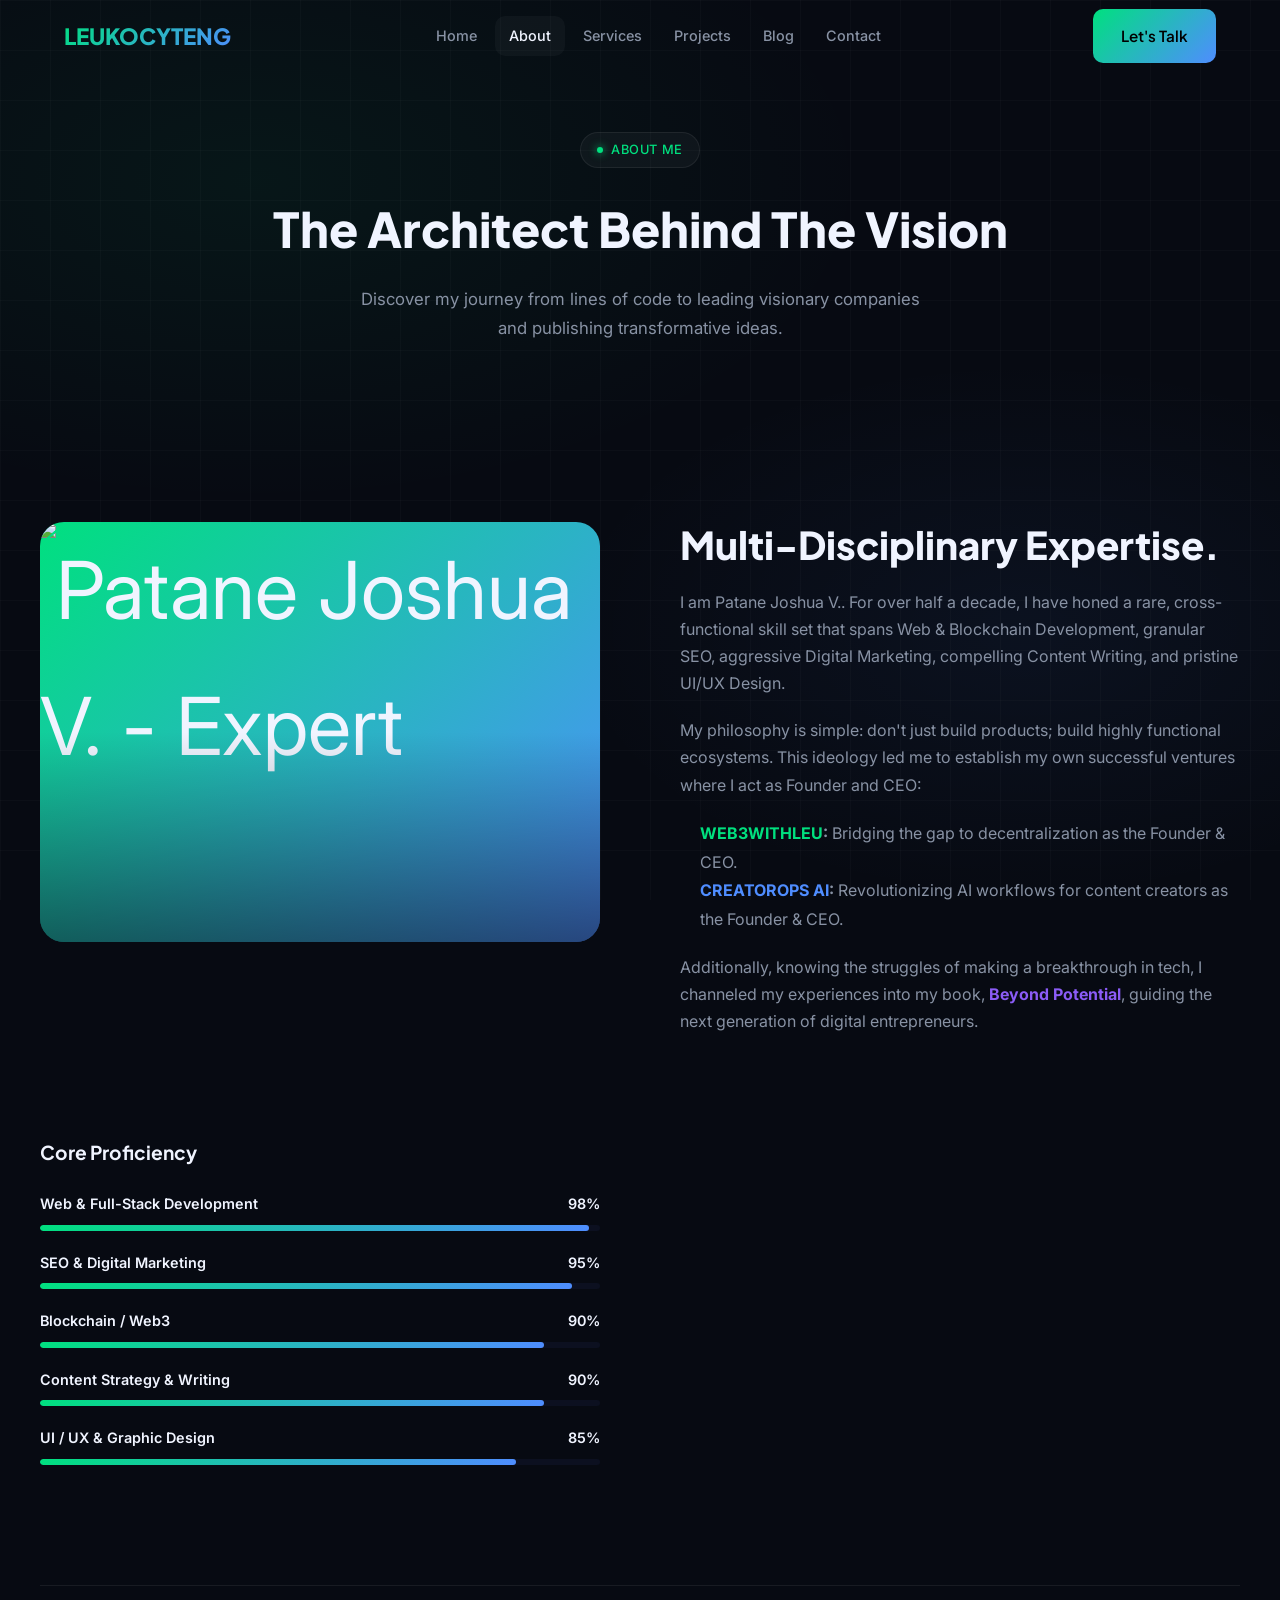
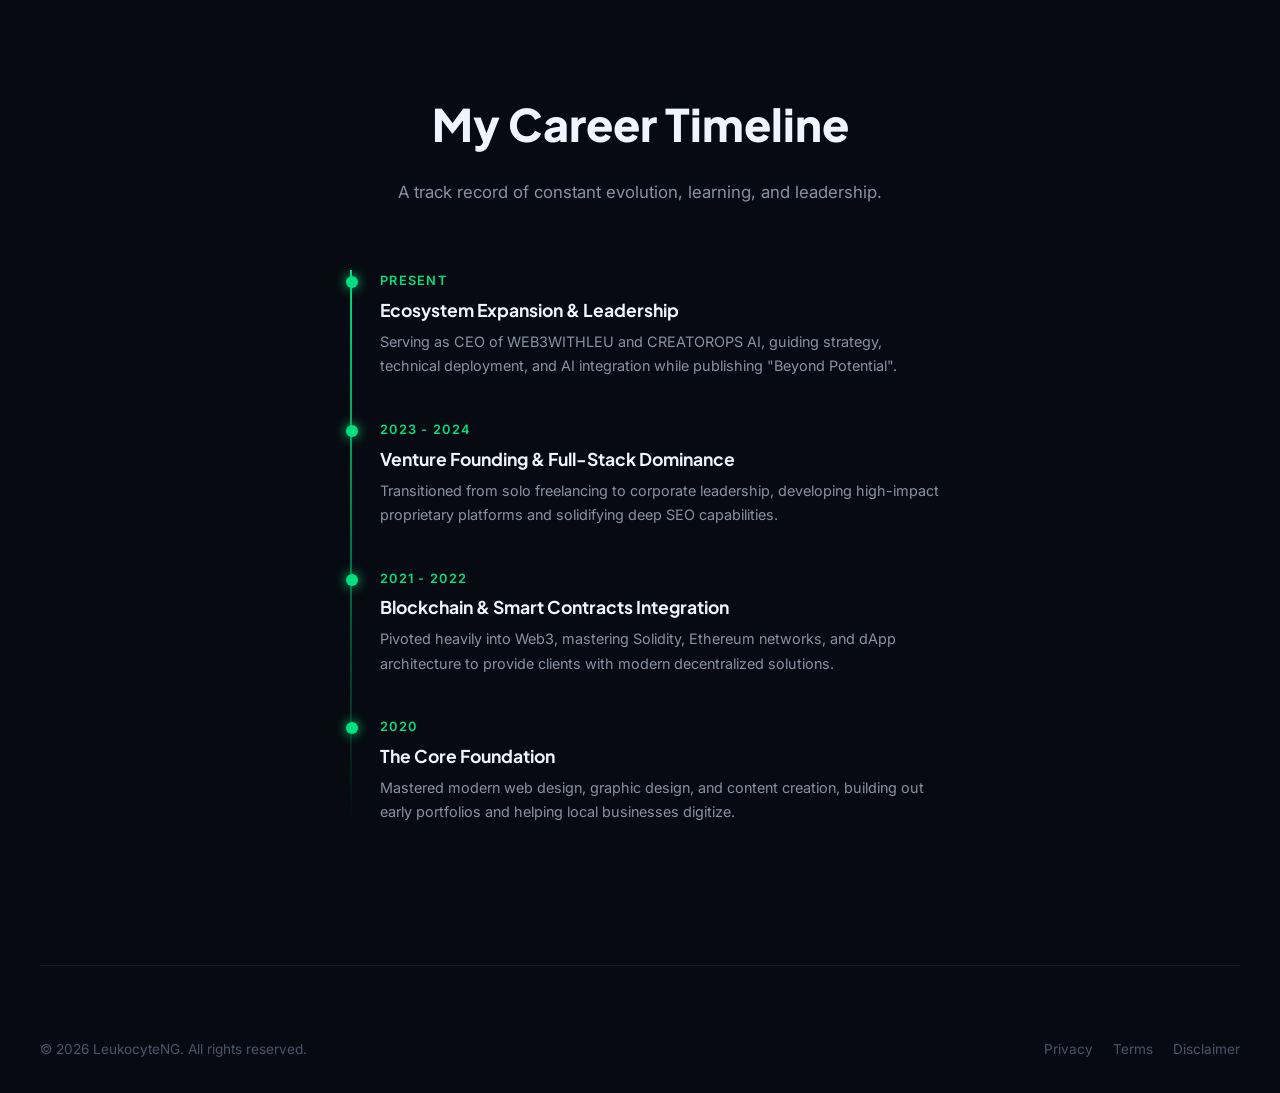
==== about.html @ a0d936a5 "Update brand layout, connect Admin email routing to contact form" ====
<!DOCTYPE html>
<html lang="en">
<head>
  <meta charset="UTF-8">
  <meta name="viewport" content="width=device-width, initial-scale=1.0">
  <title>About Patane Joshua V. | Founder, CEO & Author</title>
  <meta name="description" content="Learn more about LeukocyteNG: Web & Blockchain Developer, Digital Marketer, SEO Expert, Founder of WEB3WITHLEU and CREATOROPS AI, and Author of Beyond Potential.">
  <meta name="robots" content="index, follow">
  <link rel="icon" type="image/png" href="favicon.png">
  <link rel="stylesheet" href="css/style.css">
  
  <script type="application/ld+json">
    {
      "@context": "https://schema.org",
      "@type": "AboutPage",
      "mainEntity": {
        "@type": "Person",
        "name": "Patane Joshua V.",
        "jobTitle": "CEO, Founder & Multi-Disciplinary Expert",
        "url": "https://leukocyteng.com.ng/about.html"
      }
    }
  </script>
</head>
<body>
  <div class="mesh-bg"></div>

  <!-- Navigation -->
  <nav class="nav">
    <div class="container nav__inner">
      <a href="index.html" class="nav__logo">LEUKOCYTENG</a>
      <div class="nav__links">
        <a href="index.html">Home</a>
        <a href="about.html" class="active">About</a>
        <a href="services.html">Services</a>
        <a href="projects.html">Projects</a>
        <a href="blog.html">Blog</a>
        <a href="contact.html">Contact</a>
      </div>
      <a href="contact.html" class="btn btn-primary nav__cta">Let's Talk</a>
      <button class="nav__toggle" id="navToggle"><span></span><span></span><span></span></button>
    </div>
  </nav>

  <div class="nav__mobile" id="mobileNav">
    <a href="index.html">Home</a>
    <a href="about.html" class="active">About</a>
    <a href="services.html">Services</a>
    <a href="projects.html">Projects</a>
    <a href="blog.html">Blog</a>
    <a href="contact.html">Contact</a>
  </div>

  <header class="page-hero container">
    <div class="badge">About Me</div>
    <h1>The Architect Behind The Vision</h1>
    <p>Discover my journey from lines of code to leading visionary companies and publishing transformative ideas.</p>
  </header>

  <section class="section container">
    <div class="about-grid">
      <div class="about__img-wrap" style="align-self: start; margin-bottom: 24px;">
        <img src="assets/profile.png" alt="Patane Joshua V. - Expert" class="about__img-main" style="object-fit: cover; width: 100%; border-radius: var(--radius-lg); aspect-ratio: 1/1;">
      </div>
      <div class="about__content">
        <h2>Multi-Disciplinary Expertise.</h2>
        <p>I am Patane Joshua V.. For over half a decade, I have honed a rare, cross-functional skill set that spans Web & Blockchain Development, granular SEO, aggressive Digital Marketing, compelling Content Writing, and pristine UI/UX Design.</p>
        <p>My philosophy is simple: don't just build products; build highly functional ecosystems. This ideology led me to establish my own successful ventures where I act as Founder and CEO:</p>
        <ul style="margin: 20px 0; padding-left: 20px; color: var(--text-secondary); line-height: 1.8;">
          <li><strong><a href="https://web3withleu.netlify.app/" target="_blank" style="color: var(--green);">WEB3WITHLEU</a>:</strong> Bridging the gap to decentralization as the Founder & CEO.</li>
          <li><strong><a href="https://creatorops.site" target="_blank" style="color: var(--blue);">CREATOROPS AI</a>:</strong> Revolutionizing AI workflows for content creators as the Founder & CEO.</li>
        </ul>
        <p>Additionally, knowing the struggles of making a breakthrough in tech, I channeled my experiences into my book, <a href="https://beyondpotential.vercel.app/" target="_blank" style="color: var(--purple);"><strong>Beyond Potential</strong></a>, guiding the next generation of digital entrepreneurs.</p>
      </div>

      <div class="skills-bars">
        <h3 style="font-family: var(--font-head); margin-bottom: 24px; font-size: 1.2rem;">Core Proficiency</h3>
        
        <div class="skill-bar">
          <div class="skill-bar__head"><span>Web & Full-Stack Development</span> <span>98%</span></div>
          <div class="skill-bar__track"><div class="skill-bar__fill" data-width="98"></div></div>
        </div>
        <div class="skill-bar">
          <div class="skill-bar__head"><span>SEO & Digital Marketing</span> <span>95%</span></div>
          <div class="skill-bar__track"><div class="skill-bar__fill" data-width="95"></div></div>
        </div>
        <div class="skill-bar">
          <div class="skill-bar__head"><span>Blockchain / Web3</span> <span>90%</span></div>
          <div class="skill-bar__track"><div class="skill-bar__fill" data-width="90"></div></div>
        </div>
        <div class="skill-bar">
          <div class="skill-bar__head"><span>Content Strategy & Writing</span> <span>90%</span></div>
          <div class="skill-bar__track"><div class="skill-bar__fill" data-width="90"></div></div>
        </div>
        <div class="skill-bar">
          <div class="skill-bar__head"><span>UI / UX & Graphic Design</span> <span>85%</span></div>
          <div class="skill-bar__track"><div class="skill-bar__fill" data-width="85"></div></div>
        </div>
      </div>
    </div>
  </section>

  <section class="section container" style="border-top: 1px solid var(--border);">
    <div class="section-header">
      <h2>My Career Timeline</h2>
      <p>A track record of constant evolution, learning, and leadership.</p>
    </div>
    <div class="timeline" style="max-width: 600px; margin: 0 auto;">
      <div class="timeline-item revealed">
        <div class="timeline-item__year">Present</div>
        <h3>Ecosystem Expansion & Leadership</h3>
        <p>Serving as CEO of WEB3WITHLEU and CREATOROPS AI, guiding strategy, technical deployment, and AI integration while publishing "Beyond Potential".</p>
      </div>
      <div class="timeline-item revealed">
        <div class="timeline-item__year">2023 - 2024</div>
        <h3>Venture Founding & Full-Stack Dominance</h3>
        <p>Transitioned from solo freelancing to corporate leadership, developing high-impact proprietary platforms and solidifying deep SEO capabilities.</p>
      </div>
      <div class="timeline-item revealed">
        <div class="timeline-item__year">2021 - 2022</div>
        <h3>Blockchain & Smart Contracts Integration</h3>
        <p>Pivoted heavily into Web3, mastering Solidity, Ethereum networks, and dApp architecture to provide clients with modern decentralized solutions.</p>
      </div>
      <div class="timeline-item revealed">
        <div class="timeline-item__year">2020</div>
        <h3>The Core Foundation</h3>
        <p>Mastered modern web design, graphic design, and content creation, building out early portfolios and helping local businesses digitize.</p>
      </div>
    </div>
  </section>

  <footer class="footer container">
    <div class="footer__bottom" style="border-top: none; padding-top: 0;">
      <div class="footer__copyright">&copy; <span id="year">2026</span> LeukocyteNG. All rights reserved.</div>
      <div class="footer__legal">
        <a href="privacy-policy.html">Privacy</a>
        <a href="terms.html">Terms</a>
        <a href="disclaimer.html">Disclaimer</a>
      </div>
    </div>
  </footer>

  <script src="js/main.js"></script>
  <script>document.getElementById('year').textContent = new Date().getFullYear();</script>
</body>
</html>
---- css/style.css ----
/* =============================================
   LeukocyteNG — Design System
   ============================================= */

@import url('https://fonts.googleapis.com/css2?family=Plus+Jakarta+Sans:wght@300;400;500;600;700;800&family=Inter:wght@300;400;500;600&display=swap');

/* ---- CSS Variables ---- */
:root {
  --bg-primary:    #070a12;
  --bg-secondary:  #0c1020;
  --bg-card:       rgba(255,255,255,0.035);
  --bg-card-hover: rgba(255,255,255,0.06);
  --border:        rgba(255,255,255,0.07);
  --border-hover:  rgba(0,224,127,0.35);

  --green:         #00e07f;
  --green-dim:     #00a85f;
  --blue:          #4f8dff;
  --blue-dim:      #2e5fcc;
  --purple:        #8b5cf6;

  --gradient:      linear-gradient(135deg, #00e07f 0%, #4f8dff 100%);
  --gradient-alt:  linear-gradient(135deg, #4f8dff 0%, #8b5cf6 100%);
  --gradient-text: linear-gradient(90deg, #00e07f, #4f8dff);

  --text-primary:   #f0f4ff;
  --text-secondary: #8892a4;
  --text-muted:     #4a5568;

  --font-head: 'Plus Jakarta Sans', sans-serif;
  --font-body: 'Inter', sans-serif;

  --radius:    16px;
  --radius-sm: 10px;
  --radius-lg: 24px;

  --shadow:     0 8px 32px rgba(0,0,0,0.4);
  --shadow-lg:  0 24px 64px rgba(0,0,0,0.6);
  --glow-green: 0 0 32px rgba(0,224,127,0.18);
  --glow-blue:  0 0 32px rgba(79,141,255,0.18);

  --nav-h: 72px;
  --transition: 0.3s cubic-bezier(0.4,0,0.2,1);
}

/* ---- Reset ---- */
*, *::before, *::after { box-sizing: border-box; margin: 0; padding: 0; }

html {
  scroll-behavior: smooth;
  font-size: 16px;
}

body {
  font-family: var(--font-body);
  background: var(--bg-primary);
  color: var(--text-primary);
  line-height: 1.7;
  overflow-x: hidden;
}

a { color: inherit; text-decoration: none; }
img { max-width: 100%; display: block; }
ul { list-style: none; }
button { cursor: pointer; border: none; outline: none; background: none; font-family: inherit; }

/* ---- Utility Classes ---- */
.container { width: 100%; max-width: 1200px; margin: 0 auto; padding: 0 24px; }
.section { padding: 100px 0; }
.section--sm { padding: 60px 0; }

.gradient-text {
  background: var(--gradient-text);
  -webkit-background-clip: text;
  -webkit-text-fill-color: transparent;
  background-clip: text;
}

.badge {
  display: inline-flex;
  align-items: center;
  gap: 8px;
  padding: 6px 16px;
  border-radius: 999px;
  border: 1px solid var(--border);
  background: var(--bg-card);
  font-size: 0.8rem;
  font-weight: 500;
  color: var(--green);
  letter-spacing: 0.05em;
  text-transform: uppercase;
  margin-bottom: 20px;
}

.badge::before {
  content: '';
  width: 6px; height: 6px;
  border-radius: 50%;
  background: var(--green);
  box-shadow: 0 0 8px var(--green);
  animation: pulse 2s infinite;
}

@keyframes pulse {
  0%, 100% { opacity: 1; transform: scale(1); }
  50%       { opacity: 0.5; transform: scale(1.5); }
}

.section-header { text-align: center; margin-bottom: 64px; }
.section-header h2 { font-family: var(--font-head); font-size: clamp(2rem,4vw,2.8rem); font-weight: 800; margin-bottom: 16px; }
.section-header p { color: var(--text-secondary); font-size: 1.05rem; max-width: 560px; margin: 0 auto; }

/* ---- Buttons ---- */
.btn {
  display: inline-flex;
  align-items: center;
  gap: 8px;
  padding: 14px 28px;
  border-radius: var(--radius-sm);
  font-family: var(--font-head);
  font-size: 0.95rem;
  font-weight: 600;
  transition: var(--transition);
  position: relative;
  overflow: hidden;
}

.btn-primary {
  background: var(--gradient);
  color: #000;
}
.btn-primary:hover {
  transform: translateY(-2px);
  box-shadow: var(--glow-green);
}

.btn-outline {
  border: 1px solid var(--border);
  color: var(--text-primary);
  background: var(--bg-card);
  backdrop-filter: blur(12px);
}
.btn-outline:hover {
  border-color: var(--green);
  color: var(--green);
  transform: translateY(-2px);
}

.btn-ghost {
  color: var(--green);
  padding: 10px 0;
}
.btn-ghost:hover { gap: 12px; }

/* ---- Card ---- */
.card {
  background: var(--bg-card);
  border: 1px solid var(--border);
  border-radius: var(--radius);
  padding: 32px;
  transition: var(--transition);
  backdrop-filter: blur(12px);
  position: relative;
  overflow: hidden;
}

.card:hover {
  border-color: var(--border-hover);
  transform: translateY(-4px);
  box-shadow: var(--shadow), var(--glow-green);
  background: var(--bg-card-hover);
}

.card::before {
  content: '';
  position: absolute;
  top: 0; left: 0; right: 0;
  height: 2px;
  background: var(--gradient);
  opacity: 0;
  transition: var(--transition);
}
.card:hover::before { opacity: 1; }

/* ---- Mesh/Grid Background ---- */
.mesh-bg {
  position: fixed;
  inset: 0;
  z-index: -1;
  background:
    radial-gradient(ellipse 80% 60% at 20% 20%, rgba(0,224,127,0.06) 0%, transparent 60%),
    radial-gradient(ellipse 60% 50% at 80% 70%, rgba(79,141,255,0.06) 0%, transparent 60%),
    var(--bg-primary);
}

.mesh-bg::after {
  content: '';
  position: absolute;
  inset: 0;
  background-image:
    linear-gradient(rgba(255,255,255,0.02) 1px, transparent 1px),
    linear-gradient(90deg, rgba(255,255,255,0.02) 1px, transparent 1px);
  background-size: 50px 50px;
}

/* =============================================
   NAVIGATION
   ============================================= */
.nav {
  position: fixed;
  top: 0; left: 0; right: 0;
  height: var(--nav-h);
  z-index: 100;
  transition: var(--transition);
}

.nav.scrolled {
  background: rgba(7,10,18,0.85);
  backdrop-filter: blur(20px);
  border-bottom: 1px solid var(--border);
}

.nav__inner {
  display: flex;
  align-items: center;
  justify-content: space-between;
  height: 100%;
}

.nav__logo {
  font-family: var(--font-head);
  font-size: 1.4rem;
  font-weight: 800;
  background: var(--gradient);
  -webkit-background-clip: text;
  -webkit-text-fill-color: transparent;
  background-clip: text;
}

.nav__logo span { -webkit-text-fill-color: var(--text-secondary); font-weight: 400; font-size: 0.85em; }

.nav__links {
  display: flex;
  align-items: center;
  gap: 4px;
}

.nav__links a {
  padding: 8px 14px;
  border-radius: var(--radius-sm);
  font-size: 0.9rem;
  font-weight: 500;
  color: var(--text-secondary);
  transition: var(--transition);
}
.nav__links a:hover,
.nav__links a.active { color: var(--text-primary); background: var(--bg-card); }

.nav__cta { margin-left: 8px; }

.nav__toggle {
  display: none;
  flex-direction: column;
  gap: 5px;
  width: 28px;
}
.nav__toggle span {
  height: 2px;
  border-radius: 2px;
  background: var(--text-primary);
  transition: var(--transition);
}

/* ---- Mobile Nav ---- */
.nav__mobile {
  display: none;
  position: fixed;
  top: var(--nav-h); left: 0; right: 0;
  background: rgba(7,10,18,0.97);
  backdrop-filter: blur(20px);
  border-bottom: 1px solid var(--border);
  flex-direction: column;
  padding: 20px 24px;
  gap: 4px;
  z-index: 99;
}
.nav__mobile a {
  padding: 14px 16px;
  border-radius: var(--radius-sm);
  font-size: 1rem;
  font-weight: 500;
  color: var(--text-secondary);
  border-bottom: 1px solid var(--border);
  transition: var(--transition);
}
.nav__mobile a:last-child { border-bottom: none; }
.nav__mobile a:hover { color: var(--green); }
.nav__mobile.open { display: flex; }

/* =============================================
   HERO
   ============================================= */
.hero {
  min-height: 100vh;
  display: flex;
  align-items: center;
  padding-top: var(--nav-h);
  position: relative;
}

.hero__inner {
  display: grid;
  grid-template-columns: 1fr 1fr;
  align-items: center;
  gap: 80px;
}

.hero__eyebrow {
  display: flex;
  align-items: center;
  gap: 12px;
  margin-bottom: 24px;
}

.hero__eyebrow-line { width: 40px; height: 2px; background: var(--gradient); }
.hero__eyebrow span { font-size: 0.85rem; font-weight: 600; color: var(--green); text-transform: uppercase; letter-spacing: 0.1em; }

.hero h1 {
  font-family: var(--font-head);
  font-size: clamp(2.6rem, 5vw, 4rem);
  font-weight: 800;
  line-height: 1.1;
  margin-bottom: 24px;
}

.hero__desc {
  font-size: 1.1rem;
  color: var(--text-secondary);
  margin-bottom: 40px;
  max-width: 480px;
  line-height: 1.8;
}

.hero__cta { display: flex; align-items: center; gap: 16px; flex-wrap: wrap; }

.hero__stats {
  display: flex;
  gap: 40px;
  margin-top: 56px;
  padding-top: 40px;
  border-top: 1px solid var(--border);
}

.hero__stat-num {
  font-family: var(--font-head);
  font-size: 2rem;
  font-weight: 800;
  background: var(--gradient);
  -webkit-background-clip: text;
  -webkit-text-fill-color: transparent;
  background-clip: text;
}

.hero__stat-label { font-size: 0.82rem; color: var(--text-secondary); text-transform: uppercase; letter-spacing: 0.08em; margin-top: 4px; }

/* Hero visual */
.hero__visual {
  position: relative;
  display: flex;
  justify-content: center;
  align-items: center;
}

.hero__avatar {
  width: 360px; height: 360px;
  border-radius: 50%;
  position: relative;
  z-index: 2;
}

.hero__avatar-img {
  width: 100%; height: 100%;
  border-radius: 50%;
  background: var(--gradient);
  display: flex;
  align-items: center;
  justify-content: center;
  font-size: 7rem;
  border: 3px solid rgba(0,224,127,0.2);
  box-shadow: var(--glow-green);
  overflow: hidden;
}

.hero__ring {
  position: absolute;
  border-radius: 50%;
  border: 1px solid;
  animation: spin linear infinite;
}
.hero__ring--1 { width: 420px; height: 420px; border-color: rgba(0,224,127,0.15); animation-duration: 20s; }
.hero__ring--2 { width: 500px; height: 500px; border-color: rgba(79,141,255,0.1); animation-duration: 30s; animation-direction: reverse; }

@keyframes spin { to { transform: rotate(360deg); } }

.hero__orbit {
  position: absolute;
  width: 50px; height: 50px;
  border-radius: 50%;
  background: var(--bg-secondary);
  border: 1px solid var(--border);
  display: flex; align-items: center; justify-content: center;
  font-size: 1.4rem;
  box-shadow: var(--shadow);
}

/* =============================================
   SKILLS TICKER
   ============================================= */
.ticker { overflow: hidden; padding: 20px 0; border-top: 1px solid var(--border); border-bottom: 1px solid var(--border); }
.ticker__track {
  display: flex;
  gap: 48px;
  animation: ticker 25s linear infinite;
  width: max-content;
}
.ticker__item {
  display: flex;
  align-items: center;
  gap: 12px;
  font-size: 0.9rem;
  font-weight: 500;
  color: var(--text-secondary);
  white-space: nowrap;
}
.ticker__item span { color: var(--green); }

@keyframes ticker {
  from { transform: translateX(0); }
  to   { transform: translateX(-50%); }
}

/* =============================================
   ABOUT SECTION (on Homepage)
   ============================================= */
.about-grid {
  display: grid;
  grid-template-columns: 1fr 1fr;
  gap: 80px;
  align-items: center;
}

.about__img-wrap {
  position: relative;
}

.about__img-main {
  border-radius: var(--radius-lg);
  background: var(--gradient);
  height: 420px;
  display: flex;
  align-items: center;
  justify-content: center;
  font-size: 5rem;
  position: relative;
  overflow: hidden;
}
.about__img-main::after {
  content: '';
  position: absolute;
  bottom: 0; left: 0; right: 0;
  height: 50%;
  background: linear-gradient(transparent, rgba(0,0,0,0.5));
}

.about__exp-badge {
  position: absolute;
  bottom: -20px; right: -20px;
  background: var(--bg-secondary);
  border: 1px solid var(--border);
  border-radius: var(--radius);
  padding: 20px 24px;
  text-align: center;
  box-shadow: var(--shadow);
}
.about__exp-num { font-family: var(--font-head); font-size: 2.5rem; font-weight: 800; color: var(--green); }
.about__exp-label { font-size: 0.8rem; color: var(--text-secondary); }

.about__content h2 { font-family: var(--font-head); font-size: clamp(1.8rem,3vw,2.4rem); font-weight: 800; margin-bottom: 20px; line-height: 1.2; }
.about__content p { color: var(--text-secondary); margin-bottom: 20px; }

.about__skills-list { display: flex; flex-wrap: wrap; gap: 10px; margin: 28px 0; }
.about__skill-tag {
  padding: 6px 14px;
  border-radius: 999px;
  border: 1px solid var(--border);
  font-size: 0.82rem;
  font-weight: 500;
  color: var(--text-secondary);
  background: var(--bg-card);
  transition: var(--transition);
}
.about__skill-tag:hover { border-color: var(--green); color: var(--green); }

/* =============================================
   SERVICES
   ============================================= */
.services-grid {
  display: grid;
  grid-template-columns: repeat(3, 1fr);
  gap: 24px;
}

.service-card { cursor: default; }

.service-card__icon {
  width: 56px; height: 56px;
  border-radius: var(--radius-sm);
  display: flex;
  align-items: center;
  justify-content: center;
  font-size: 1.5rem;
  margin-bottom: 20px;
}

.service-card__icon--green { background: rgba(0,224,127,0.12); }
.service-card__icon--blue  { background: rgba(79,141,255,0.12); }
.service-card__icon--purple{ background: rgba(139,92,246,0.12); }
.service-card__icon--orange{ background: rgba(255,140,0,0.12); }
.service-card__icon--pink  { background: rgba(255,79,140,0.12); }
.service-card__icon--teal  { background: rgba(20,200,180,0.12); }

.service-card h3 { font-family: var(--font-head); font-size: 1.15rem; font-weight: 700; margin-bottom: 12px; }
.service-card p { font-size: 0.9rem; color: var(--text-secondary); line-height: 1.7; }

.service-card__tags { display: flex; flex-wrap: wrap; gap: 8px; margin-top: 20px; }
.service-card__tag {
  padding: 3px 10px;
  border-radius: 999px;
  background: var(--bg-secondary);
  border: 1px solid var(--border);
  font-size: 0.75rem;
  color: var(--text-muted);
}

/* =============================================
   PROJECTS
   ============================================= */
.projects-filter {
  display: flex;
  align-items: center;
  gap: 8px;
  justify-content: center;
  flex-wrap: wrap;
  margin-bottom: 48px;
}

.filter-btn {
  padding: 8px 20px;
  border-radius: 999px;
  border: 1px solid var(--border);
  background: var(--bg-card);
  color: var(--text-secondary);
  font-size: 0.88rem;
  font-weight: 500;
  transition: var(--transition);
}
.filter-btn:hover,
.filter-btn.active {
  background: var(--gradient);
  border-color: transparent;
  color: #000;
}

.projects-grid {
  display: grid;
  grid-template-columns: repeat(3,1fr);
  gap: 24px;
}

.project-card { overflow: hidden; }
.project-card__thumb {
  height: 200px;
  border-radius: var(--radius-sm);
  margin-bottom: 20px;
  display: flex;
  align-items: center;
  justify-content: center;
  font-size: 3rem;
  position: relative;
  overflow: hidden;
}

.project-card__category {
  font-size: 0.75rem;
  text-transform: uppercase;
  letter-spacing: 0.1em;
  color: var(--green);
  font-weight: 600;
  margin-bottom: 8px;
}
.project-card h3 { font-family: var(--font-head); font-size: 1.1rem; font-weight: 700; margin-bottom: 10px; }
.project-card p { font-size: 0.88rem; color: var(--text-secondary); margin-bottom: 16px; }

.project-card__links { display: flex; gap: 12px; }
.project-card__link {
  font-size: 0.82rem;
  font-weight: 600;
  color: var(--green);
  display: flex;
  align-items: center;
  gap: 4px;
  transition: var(--transition);
}
.project-card__link:hover { color: var(--blue); }

/* =============================================
   BLOG
   ============================================= */
.blog-grid { display: grid; grid-template-columns: repeat(3,1fr); gap: 24px; }

.blog-card { overflow: hidden; }
.blog-card__thumb {
  height: 180px;
  border-radius: var(--radius-sm);
  margin-bottom: 20px;
  position: relative;
  overflow: hidden;
  display: flex;
  align-items: center;
  justify-content: center;
  font-size: 2.5rem;
}
.blog-card__meta { display: flex; align-items: center; gap: 12px; margin-bottom: 12px; font-size: 0.8rem; color: var(--text-muted); }
.blog-card__cat { color: var(--green); font-weight: 600; }
.blog-card h3 { font-family: var(--font-head); font-size: 1.05rem; font-weight: 700; margin-bottom: 10px; line-height: 1.4; }
.blog-card p  { font-size: 0.88rem; color: var(--text-secondary); margin-bottom: 16px; }
.blog-card__read { font-size: 0.82rem; font-weight: 600; color: var(--green); display: flex; align-items: center; gap: 4px; }

/* =============================================
   TESTIMONIALS
   ============================================= */
.testimonials-grid { display: grid; grid-template-columns: repeat(3,1fr); gap: 24px; }

.testimonial-card { }
.testimonial-card__stars { color: #ffd700; font-size: 1rem; margin-bottom: 16px; }
.testimonial-card p { font-size: 0.95rem; color: var(--text-secondary); line-height: 1.8; font-style: italic; margin-bottom: 24px; }
.testimonial-card__author { display: flex; align-items: center; gap: 12px; }
.testimonial-card__avatar {
  width: 42px; height: 42px;
  border-radius: 50%;
  display: flex; align-items: center; justify-content: center;
  font-weight: 700; font-size: 0.9rem;
  color: #000;
}
.testimonial-card__name { font-weight: 600; font-size: 0.9rem; }
.testimonial-card__role { font-size: 0.8rem; color: var(--text-muted); }

/* =============================================
   CTA BANNER
   ============================================= */
.cta-banner {
  background: linear-gradient(135deg, rgba(0,224,127,0.08), rgba(79,141,255,0.08));
  border: 1px solid rgba(0,224,127,0.2);
  border-radius: var(--radius-lg);
  padding: 80px 60px;
  text-align: center;
  position: relative;
  overflow: hidden;
}
.cta-banner::before {
  content: '';
  position: absolute;
  top: -50%; left: -50%; width: 200%; height: 200%;
  background: radial-gradient(ellipse at center, rgba(0,224,127,0.06), transparent 70%);
}
.cta-banner h2 { font-family: var(--font-head); font-size: clamp(1.8rem,3.5vw,2.6rem); font-weight: 800; margin-bottom: 16px; }
.cta-banner p { color: var(--text-secondary); font-size: 1.05rem; margin-bottom: 36px; max-width: 500px; margin-left: auto; margin-right: auto; }
.cta-banner__btns { display: flex; align-items: center; justify-content: center; gap: 16px; flex-wrap: wrap; }

/* =============================================
   FOOTER
   ============================================= */
.footer {
  border-top: 1px solid var(--border);
  padding: 72px 0 32px;
}

.footer__top {
  display: grid;
  grid-template-columns: 1.5fr 1fr 1fr 1fr;
  gap: 48px;
  margin-bottom: 56px;
}

.footer__brand { }
.footer__logo { font-family: var(--font-head); font-size: 1.5rem; font-weight: 800; background: var(--gradient); -webkit-background-clip: text; -webkit-text-fill-color: transparent; background-clip: text; margin-bottom: 16px; }
.footer__desc { color: var(--text-secondary); font-size: 0.9rem; line-height: 1.8; margin-bottom: 24px; }

.footer__social { display: flex; gap: 12px; }
.footer__social-link {
  width: 38px; height: 38px;
  border-radius: var(--radius-sm);
  background: var(--bg-card);
  border: 1px solid var(--border);
  display: flex; align-items: center; justify-content: center;
  font-size: 1rem;
  transition: var(--transition);
  color: var(--text-secondary);
}
.footer__social-link:hover { border-color: var(--green); color: var(--green); }

.footer__col h4 { font-family: var(--font-head); font-size: 0.9rem; font-weight: 700; text-transform: uppercase; letter-spacing: 0.08em; margin-bottom: 20px; color: var(--text-muted); }
.footer__col ul { display: flex; flex-direction: column; gap: 12px; }
.footer__col ul li a { font-size: 0.9rem; color: var(--text-secondary); transition: var(--transition); }
.footer__col ul li a:hover { color: var(--green); }

.footer__bottom {
  border-top: 1px solid var(--border);
  padding-top: 28px;
  display: flex;
  align-items: center;
  justify-content: space-between;
  flex-wrap: wrap;
  gap: 16px;
}

.footer__copyright { font-size: 0.85rem; color: var(--text-muted); }
.footer__legal { display: flex; gap: 20px; }
.footer__legal a { font-size: 0.85rem; color: var(--text-muted); transition: var(--transition); }
.footer__legal a:hover { color: var(--green); }

/* =============================================
   INNER PAGE HERO
   ============================================= */
.page-hero {
  padding: calc(var(--nav-h) + 60px) 0 80px;
  text-align: center;
  position: relative;
}
.page-hero h1 { font-family: var(--font-head); font-size: clamp(2rem,4vw,3rem); font-weight: 800; margin-bottom: 16px; }
.page-hero p  { color: var(--text-secondary); font-size: 1.05rem; max-width: 560px; margin: 0 auto; }

/* =============================================
   CONTACT
   ============================================= */
.contact-grid {
  display: grid;
  grid-template-columns: 1fr 1.4fr;
  gap: 64px;
  align-items: start;
}

.contact-info h2 { font-family: var(--font-head); font-size: 1.8rem; font-weight: 800; margin-bottom: 16px; }
.contact-info p  { color: var(--text-secondary); margin-bottom: 40px; }

.contact-item {
  display: flex;
  align-items: flex-start;
  gap: 16px;
  margin-bottom: 28px;
}
.contact-item__icon {
  width: 44px; height: 44px;
  border-radius: var(--radius-sm);
  display: flex; align-items: center; justify-content: center;
  font-size: 1.1rem;
  flex-shrink: 0;
}
.contact-item__label { font-size: 0.8rem; color: var(--text-muted); text-transform: uppercase; letter-spacing: 0.08em; margin-bottom: 4px; }
.contact-item__value { font-size: 0.95rem; font-weight: 500; }

/* Form */
.contact-form { }
.form-group { margin-bottom: 20px; }
.form-group label { display: block; font-size: 0.85rem; font-weight: 600; color: var(--text-secondary); margin-bottom: 8px; text-transform: uppercase; letter-spacing: 0.05em; }
.form-group input,
.form-group textarea,
.form-group select {
  width: 100%;
  padding: 14px 18px;
  background: var(--bg-card);
  border: 1px solid var(--border);
  border-radius: var(--radius-sm);
  color: var(--text-primary);
  font-family: var(--font-body);
  font-size: 0.95rem;
  transition: var(--transition);
  outline: none;
}
.form-group input:focus,
.form-group textarea:focus,
.form-group select:focus { border-color: var(--green); box-shadow: 0 0 0 3px rgba(0,224,127,0.1); }
.form-group textarea { min-height: 140px; resize: vertical; }
.form-group select option { background: var(--bg-secondary); }
.form-row { display: grid; grid-template-columns: 1fr 1fr; gap: 20px; }

/* =============================================
   BLOG POST PAGE
   ============================================= */
.post-layout {
  display: grid;
  grid-template-columns: 1fr 340px;
  gap: 48px;
  padding-top: 24px;
  align-items: start;
}

.post-article h1 { font-family: var(--font-head); font-size: clamp(1.6rem,3vw,2.4rem); font-weight: 800; margin-bottom: 16px; line-height: 1.2; }
.post-article .post-meta { display: flex; align-items: center; gap: 16px; color: var(--text-muted); font-size: 0.85rem; margin-bottom: 32px; flex-wrap: wrap; }
.post-article .post-meta span { display: flex; align-items: center; gap: 6px; }
.post-article .post-cover { border-radius: var(--radius); margin-bottom: 40px; overflow: hidden; }
.post-article .post-body { font-size: 1.02rem; line-height: 1.9; color: var(--text-secondary); }
.post-article .post-body h2 { font-family: var(--font-head); color: var(--text-primary); font-size: 1.5rem; margin: 36px 0 16px; }
.post-article .post-body h3 { font-family: var(--font-head); color: var(--text-primary); font-size: 1.2rem; margin: 28px 0 12px; }
.post-article .post-body p { margin-bottom: 20px; }
.post-article .post-body a { color: var(--green); }
.post-article .post-body ul, .post-article .post-body ol { padding-left: 24px; margin-bottom: 20px; }
.post-article .post-body li { margin-bottom: 8px; }
.post-article .post-body blockquote { border-left: 3px solid var(--green); padding: 16px 24px; background: var(--bg-card); border-radius: 0 var(--radius-sm) var(--radius-sm) 0; margin: 24px 0; font-style: italic; }
.post-article .post-body code { background: var(--bg-secondary); padding: 2px 8px; border-radius: 4px; font-size: 0.9em; }
.post-article .post-body pre { background: var(--bg-secondary); padding: 20px; border-radius: var(--radius-sm); overflow-x: auto; margin-bottom: 20px; }

.post-sidebar { position: sticky; top: calc(var(--nav-h) + 24px); }
.sidebar-widget { margin-bottom: 24px; }
.sidebar-widget h4 { font-family: var(--font-head); font-size: 0.9rem; font-weight: 700; text-transform: uppercase; letter-spacing: 0.08em; color: var(--text-muted); margin-bottom: 16px; }

/* =============================================
   LEGAL PAGES
   ============================================= */
.legal-content {
  max-width: 760px;
  margin: 0 auto;
  padding: 24px 0 80px;
}
.legal-content h2 { font-family: var(--font-head); font-size: 1.4rem; font-weight: 700; margin: 40px 0 16px; color: var(--text-primary); }
.legal-content h3 { font-family: var(--font-head); font-size: 1.1rem; font-weight: 600; margin: 28px 0 12px; color: var(--text-primary); }
.legal-content p  { color: var(--text-secondary); margin-bottom: 16px; line-height: 1.85; }
.legal-content ul { padding-left: 24px; margin-bottom: 16px; }
.legal-content ul li { color: var(--text-secondary); margin-bottom: 8px; }
.legal-content a { color: var(--green); }
.legal-last-updated { font-size: 0.85rem; color: var(--text-muted); margin-bottom: 40px; }

/* =============================================
   ABOUT PAGE
   ============================================= */
.timeline { position: relative; padding-left: 40px; }
.timeline::before { content: ''; position: absolute; left: 10px; top: 0; bottom: 0; width: 2px; background: linear-gradient(var(--green), transparent); }
.timeline-item { position: relative; margin-bottom: 40px; }
.timeline-item::before { content: ''; position: absolute; left: -34px; top: 6px; width: 12px; height: 12px; border-radius: 50%; background: var(--green); box-shadow: 0 0 12px var(--green); }
.timeline-item__year { font-size: 0.8rem; font-weight: 600; color: var(--green); text-transform: uppercase; letter-spacing: 0.1em; margin-bottom: 4px; }
.timeline-item h3 { font-family: var(--font-head); font-size: 1.1rem; font-weight: 700; margin-bottom: 4px; }
.timeline-item p { font-size: 0.9rem; color: var(--text-secondary); }

.skills-bars { }
.skill-bar { margin-bottom: 20px; }
.skill-bar__head { display: flex; justify-content: space-between; margin-bottom: 8px; font-size: 0.9rem; font-weight: 600; }
.skill-bar__track { height: 6px; background: var(--bg-secondary); border-radius: 999px; overflow: hidden; }
.skill-bar__fill { height: 100%; border-radius: 999px; background: var(--gradient); transition: width 1.2s cubic-bezier(0.4,0,0.2,1); width: 0; }

/* =============================================
   ADMIN
   ============================================= */
.admin-layout {
  display: grid;
  grid-template-columns: 260px 1fr;
  min-height: 100vh;
}
.admin-sidebar {
  background: var(--bg-secondary);
  border-right: 1px solid var(--border);
  padding: 32px 0;
  position: sticky;
  top: 0;
  height: 100vh;
  overflow-y: auto;
}
.admin-sidebar__logo { padding: 0 24px 32px; border-bottom: 1px solid var(--border); margin-bottom: 20px; font-family: var(--font-head); font-size: 1.1rem; font-weight: 800; }
.admin-nav a {
  display: flex;
  align-items: center;
  gap: 12px;
  padding: 12px 24px;
  font-size: 0.9rem;
  color: var(--text-secondary);
  transition: var(--transition);
}
.admin-nav a:hover, .admin-nav a.active { background: var(--bg-card); color: var(--text-primary); border-left: 2px solid var(--green); }
.admin-nav a span { font-size: 1.1rem; }

.admin-main { padding: 40px; overflow-y: auto; }
.admin-header { display: flex; align-items: center; justify-content: space-between; margin-bottom: 40px; }
.admin-header h1 { font-family: var(--font-head); font-size: 1.6rem; font-weight: 800; }

.admin-posts-table { width: 100%; border-collapse: collapse; }
.admin-posts-table th { text-align: left; padding: 12px 16px; font-size: 0.8rem; text-transform: uppercase; letter-spacing: 0.08em; color: var(--text-muted); border-bottom: 1px solid var(--border); }
.admin-posts-table td { padding: 16px; border-bottom: 1px solid var(--border); font-size: 0.9rem; color: var(--text-secondary); }
.admin-posts-table tr:hover td { background: var(--bg-card); }

.admin-editor { }
.editor-toolbar { background: var(--bg-secondary); border: 1px solid var(--border); border-bottom: none; border-radius: var(--radius-sm) var(--radius-sm) 0 0; padding: 12px 16px; display: flex; gap: 8px; flex-wrap: wrap; }
.editor-toolbar button { padding: 6px 10px; border-radius: 4px; background: var(--bg-card); border: 1px solid var(--border); color: var(--text-secondary); font-size: 0.85rem; transition: var(--transition); }
.editor-toolbar button:hover { background: var(--bg-primary); color: var(--green); }
#editor-area {
  min-height: 450px;
  background: var(--bg-card);
  border: 1px solid var(--border);
  border-radius: 0 0 var(--radius-sm) var(--radius-sm);
  padding: 24px;
  color: var(--text-primary);
  font-size: 0.98rem;
  line-height: 1.8;
  outline: none;
}
#editor-area:empty::before { content: 'Start writing your article here...'; color: var(--text-muted); }

.admin-meta { display: grid; grid-template-columns: 1fr 1fr; gap: 20px; margin-bottom: 20px; }
.admin-meta .form-group { margin-bottom: 0; }

/* =============================================
   TOAST NOTIFICATION
   ============================================= */
.toast {
  position: fixed;
  bottom: 32px; right: 32px;
  background: var(--bg-secondary);
  border: 1px solid var(--border);
  border-left: 3px solid var(--green);
  border-radius: var(--radius-sm);
  padding: 16px 24px;
  box-shadow: var(--shadow-lg);
  font-size: 0.9rem;
  font-weight: 500;
  z-index: 9999;
  transform: translateY(100px);
  opacity: 0;
  transition: var(--transition);
}
.toast.show { transform: translateY(0); opacity: 1; }

/* =============================================
   RESPONSIVE
   ============================================= */
@media (max-width: 1024px) {
  .services-grid      { grid-template-columns: repeat(2,1fr); }
  .projects-grid      { grid-template-columns: repeat(2,1fr); }
  .blog-grid          { grid-template-columns: repeat(2,1fr); }
  .testimonials-grid  { grid-template-columns: repeat(2,1fr); }
  .footer__top        { grid-template-columns: 1fr 1fr; }
  .post-layout        { grid-template-columns: 1fr; }
  .post-sidebar       { position: static; }
  .contact-grid       { grid-template-columns: 1fr; }
  .about-grid         { grid-template-columns: 1fr; }
  .hero__inner        { grid-template-columns: 1fr; text-align: center; }
  .hero__visual       { display: none; }
  .hero__desc         { max-width: 100%; }
  .hero__cta          { justify-content: center; }
  .hero__stats        { justify-content: center; }
  .admin-layout       { grid-template-columns: 1fr; }
  .admin-sidebar      { display: none; }
  .admin-meta         { grid-template-columns: 1fr; }
}

@media (max-width: 768px) {
  .section  { padding: 72px 0; }
  .nav__links, .nav__cta { display: none; }
  .nav__toggle { display: flex; }
  .services-grid     { grid-template-columns: 1fr; }
  .projects-grid     { grid-template-columns: 1fr; }
  .blog-grid         { grid-template-columns: 1fr; }
  .testimonials-grid { grid-template-columns: 1fr; }
  .footer__top       { grid-template-columns: 1fr; }
  .footer__bottom    { flex-direction: column; align-items: flex-start; }
  .cta-banner        { padding: 48px 28px; }
  .form-row          { grid-template-columns: 1fr; }
  .hero__stats       { flex-direction: column; gap: 24px; }
}
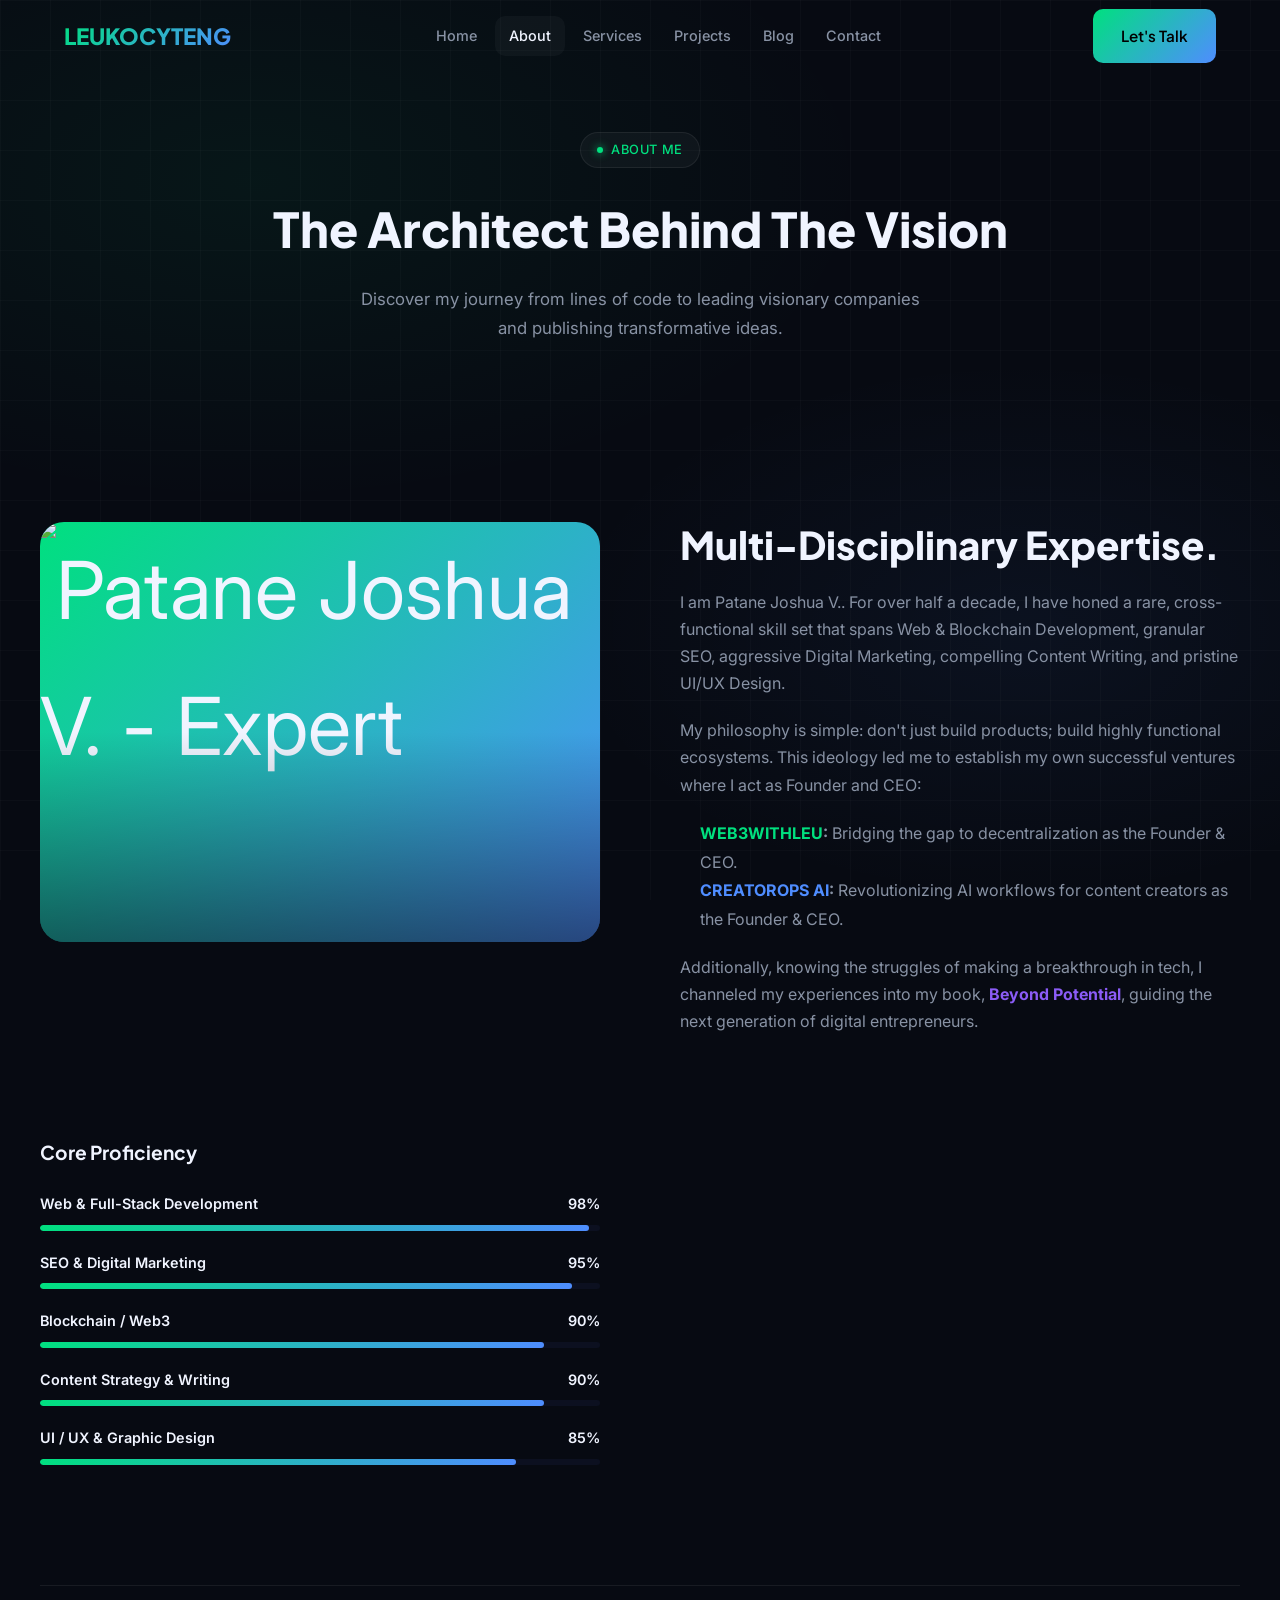
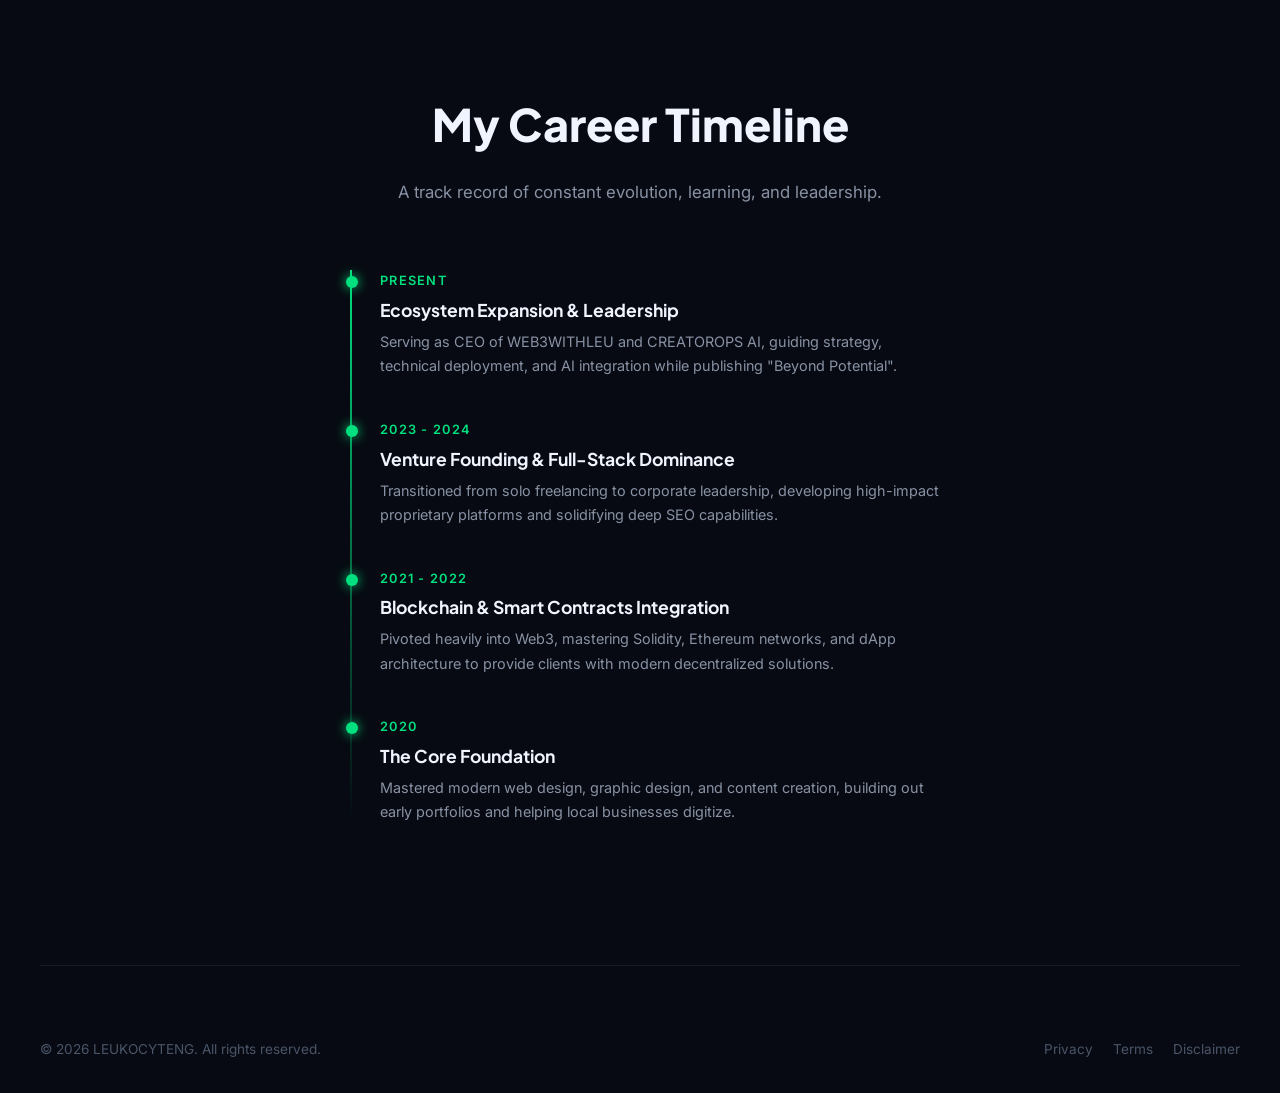
==== commit cdc71e9b: "chore: globally format company name and add Google share link" ====
--- a/about.html
+++ b/about.html
@@ -4,7 +4,7 @@
   <meta charset="UTF-8">
   <meta name="viewport" content="width=device-width, initial-scale=1.0">
   <title>About Patane Joshua V. | Founder, CEO & Author</title>
-  <meta name="description" content="Learn more about LeukocyteNG: Web & Blockchain Developer, Digital Marketer, SEO Expert, Founder of WEB3WITHLEU and CREATOROPS AI, and Author of Beyond Potential.">
+  <meta name="description" content="Learn more about LEUKOCYTENG: Web & Blockchain Developer, Digital Marketer, SEO Expert, Founder of WEB3WITHLEU and CREATOROPS AI, and Author of Beyond Potential.">
   <meta name="robots" content="index, follow">
   <link rel="icon" type="image/png" href="favicon.png">
   <link rel="stylesheet" href="css/style.css">
@@ -131,7 +131,7 @@
 
   <footer class="footer container">
     <div class="footer__bottom" style="border-top: none; padding-top: 0;">
-      <div class="footer__copyright">&copy; <span id="year">2026</span> LeukocyteNG. All rights reserved.</div>
+      <div class="footer__copyright">&copy; <span id="year">2026</span> LEUKOCYTENG. All rights reserved.</div>
       <div class="footer__legal">
         <a href="privacy-policy.html">Privacy</a>
         <a href="terms.html">Terms</a>
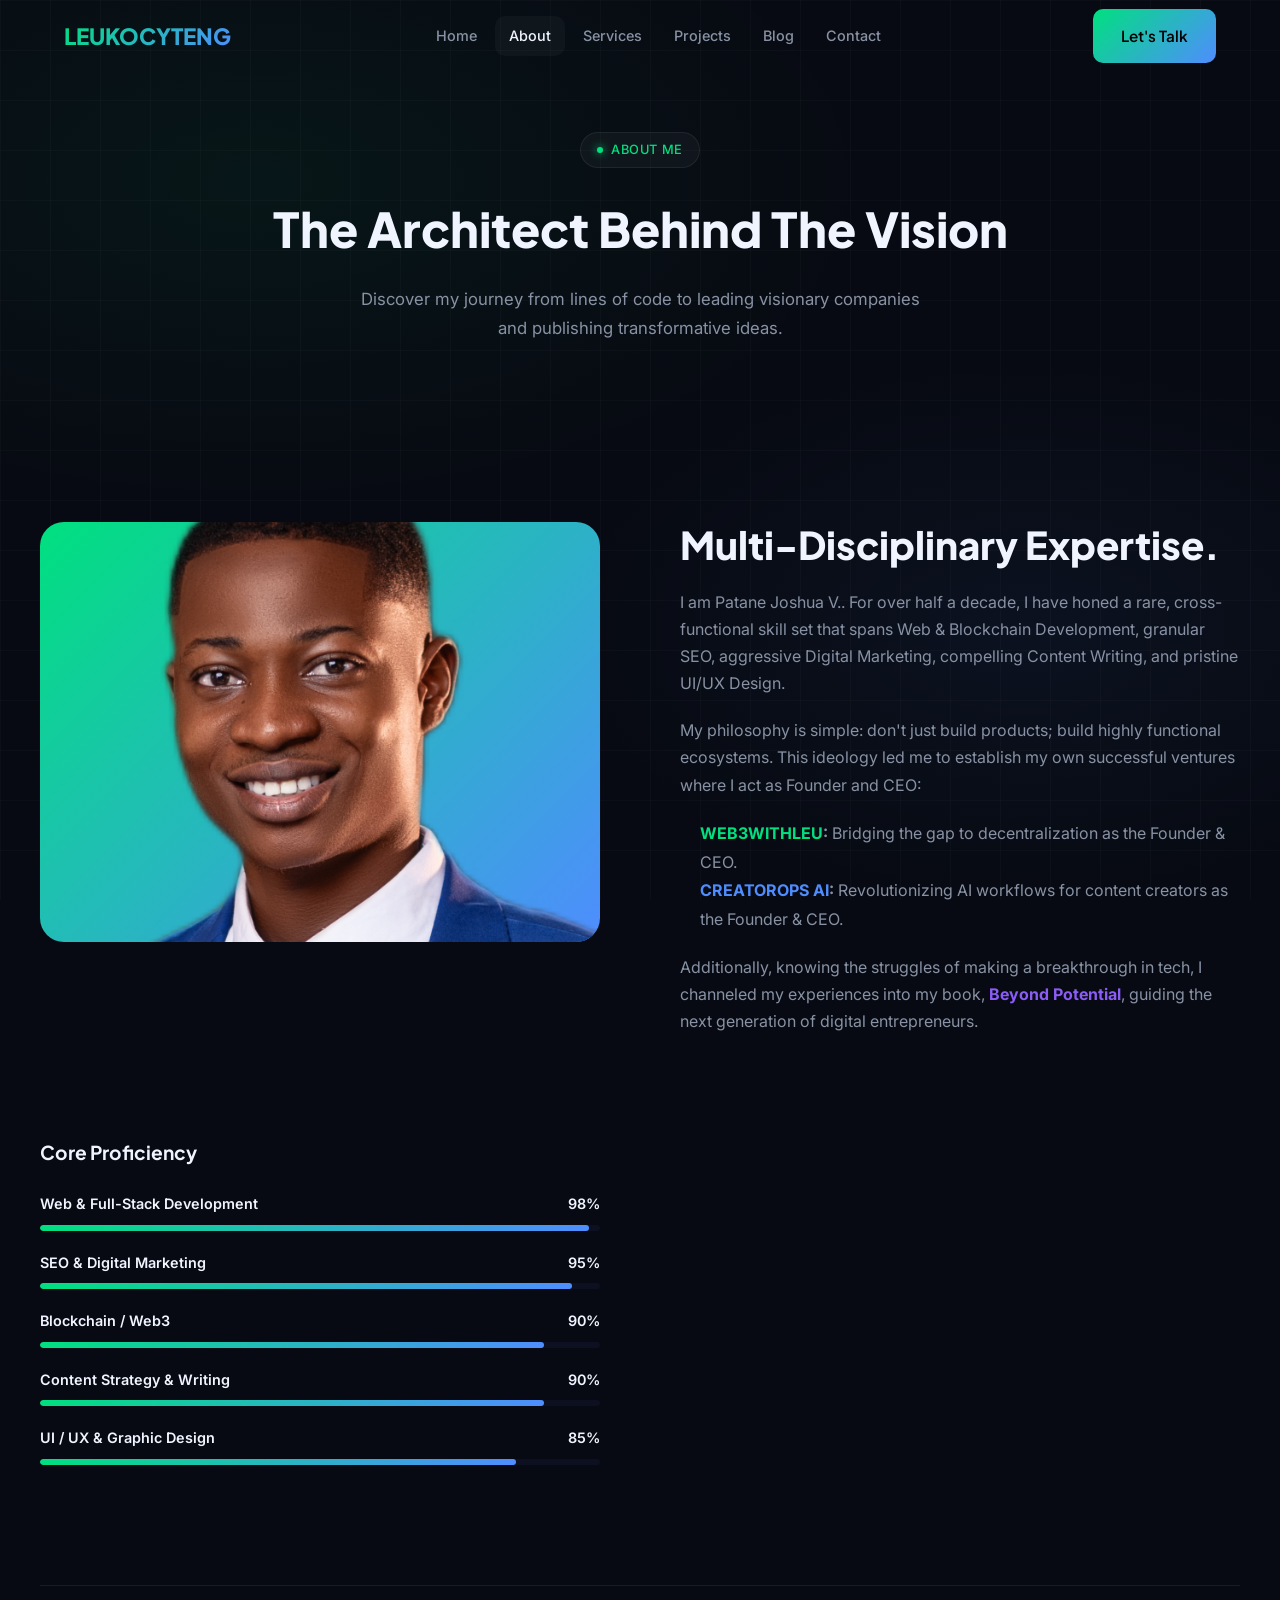
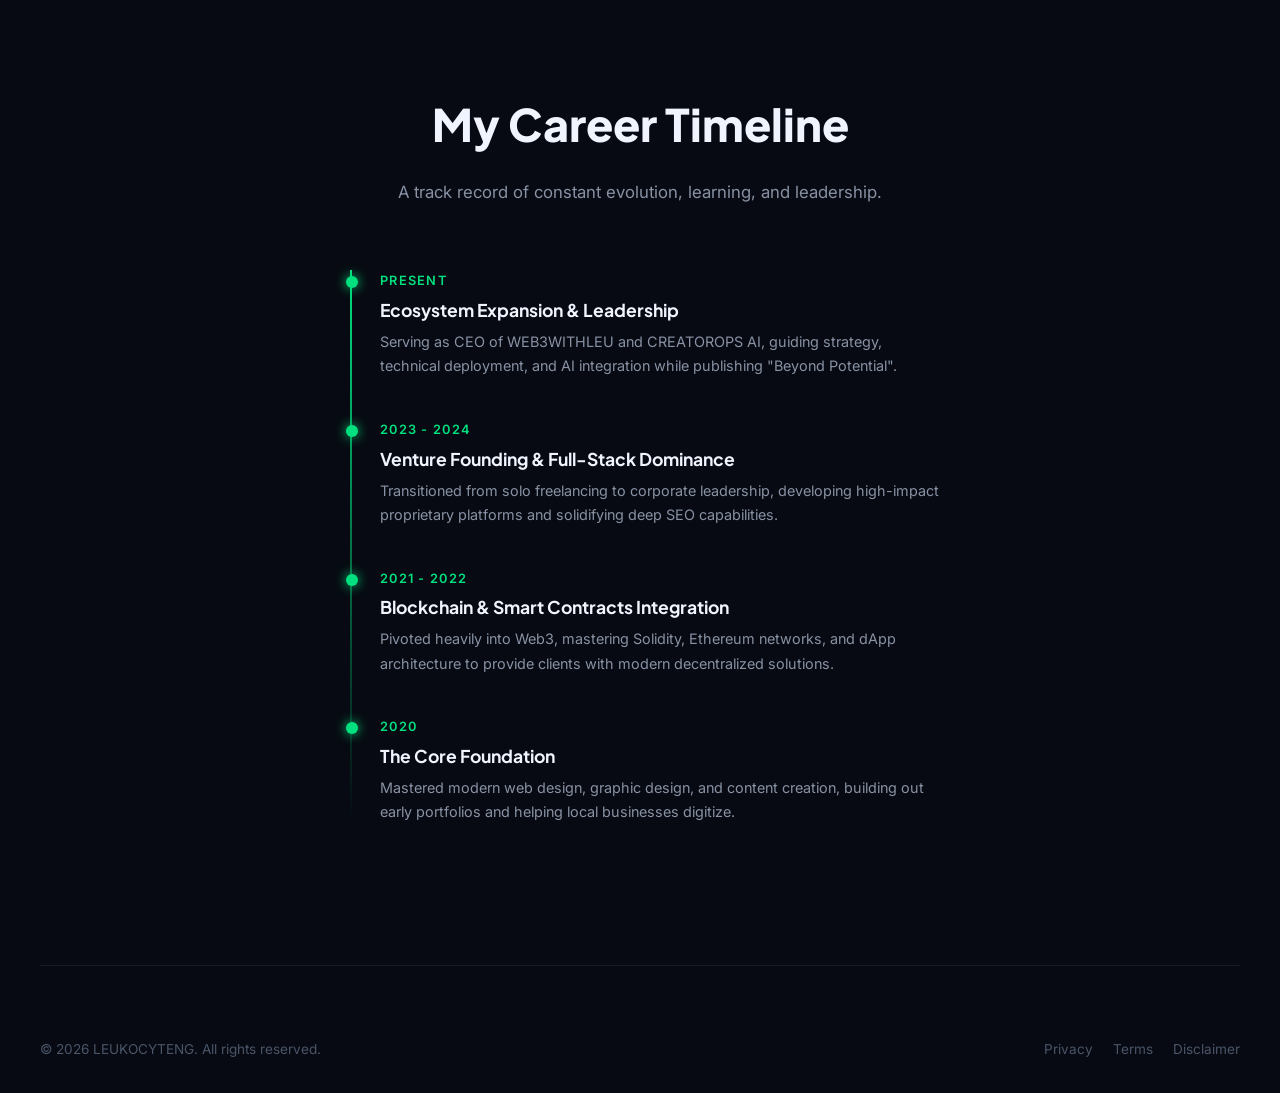
==== commit e3ed509b: "security: remove visible admin link from public footers" ====
--- a/about.html
+++ b/about.html
@@ -8,7 +8,6 @@
   <meta name="robots" content="index, follow">
   <link rel="icon" type="image/png" href="favicon.png">
   <link rel="stylesheet" href="css/style.css">
-  
   <script type="application/ld+json">
     {
       "@context": "https://schema.org",
@@ -24,7 +23,6 @@
 </head>
 <body>
   <div class="mesh-bg"></div>
-
   <!-- Navigation -->
   <nav class="nav">
     <div class="container nav__inner">
@@ -41,7 +39,6 @@
       <button class="nav__toggle" id="navToggle"><span></span><span></span><span></span></button>
     </div>
   </nav>
-
   <div class="nav__mobile" id="mobileNav">
     <a href="index.html">Home</a>
     <a href="about.html" class="active">About</a>
@@ -50,13 +47,11 @@
     <a href="blog.html">Blog</a>
     <a href="contact.html">Contact</a>
   </div>
-
   <header class="page-hero container">
     <div class="badge">About Me</div>
     <h1>The Architect Behind The Vision</h1>
     <p>Discover my journey from lines of code to leading visionary companies and publishing transformative ideas.</p>
   </header>
-
   <section class="section container">
     <div class="about-grid">
       <div class="about__img-wrap" style="align-self: start; margin-bottom: 24px;">
@@ -72,10 +67,8 @@
         </ul>
         <p>Additionally, knowing the struggles of making a breakthrough in tech, I channeled my experiences into my book, <a href="https://beyondpotential.vercel.app/" target="_blank" style="color: var(--purple);"><strong>Beyond Potential</strong></a>, guiding the next generation of digital entrepreneurs.</p>
       </div>
-
       <div class="skills-bars">
         <h3 style="font-family: var(--font-head); margin-bottom: 24px; font-size: 1.2rem;">Core Proficiency</h3>
-        
         <div class="skill-bar">
           <div class="skill-bar__head"><span>Web & Full-Stack Development</span> <span>98%</span></div>
           <div class="skill-bar__track"><div class="skill-bar__fill" data-width="98"></div></div>
@@ -99,7 +92,6 @@
       </div>
     </div>
   </section>
-
   <section class="section container" style="border-top: 1px solid var(--border);">
     <div class="section-header">
       <h2>My Career Timeline</h2>
@@ -128,7 +120,6 @@
       </div>
     </div>
   </section>
-
   <footer class="footer container">
     <div class="footer__bottom" style="border-top: none; padding-top: 0;">
       <div class="footer__copyright">&copy; <span id="year">2026</span> LEUKOCYTENG. All rights reserved.</div>
@@ -139,7 +130,6 @@
       </div>
     </div>
   </footer>
-
   <script src="js/main.js"></script>
   <script>document.getElementById('year').textContent = new Date().getFullYear();</script>
 </body>
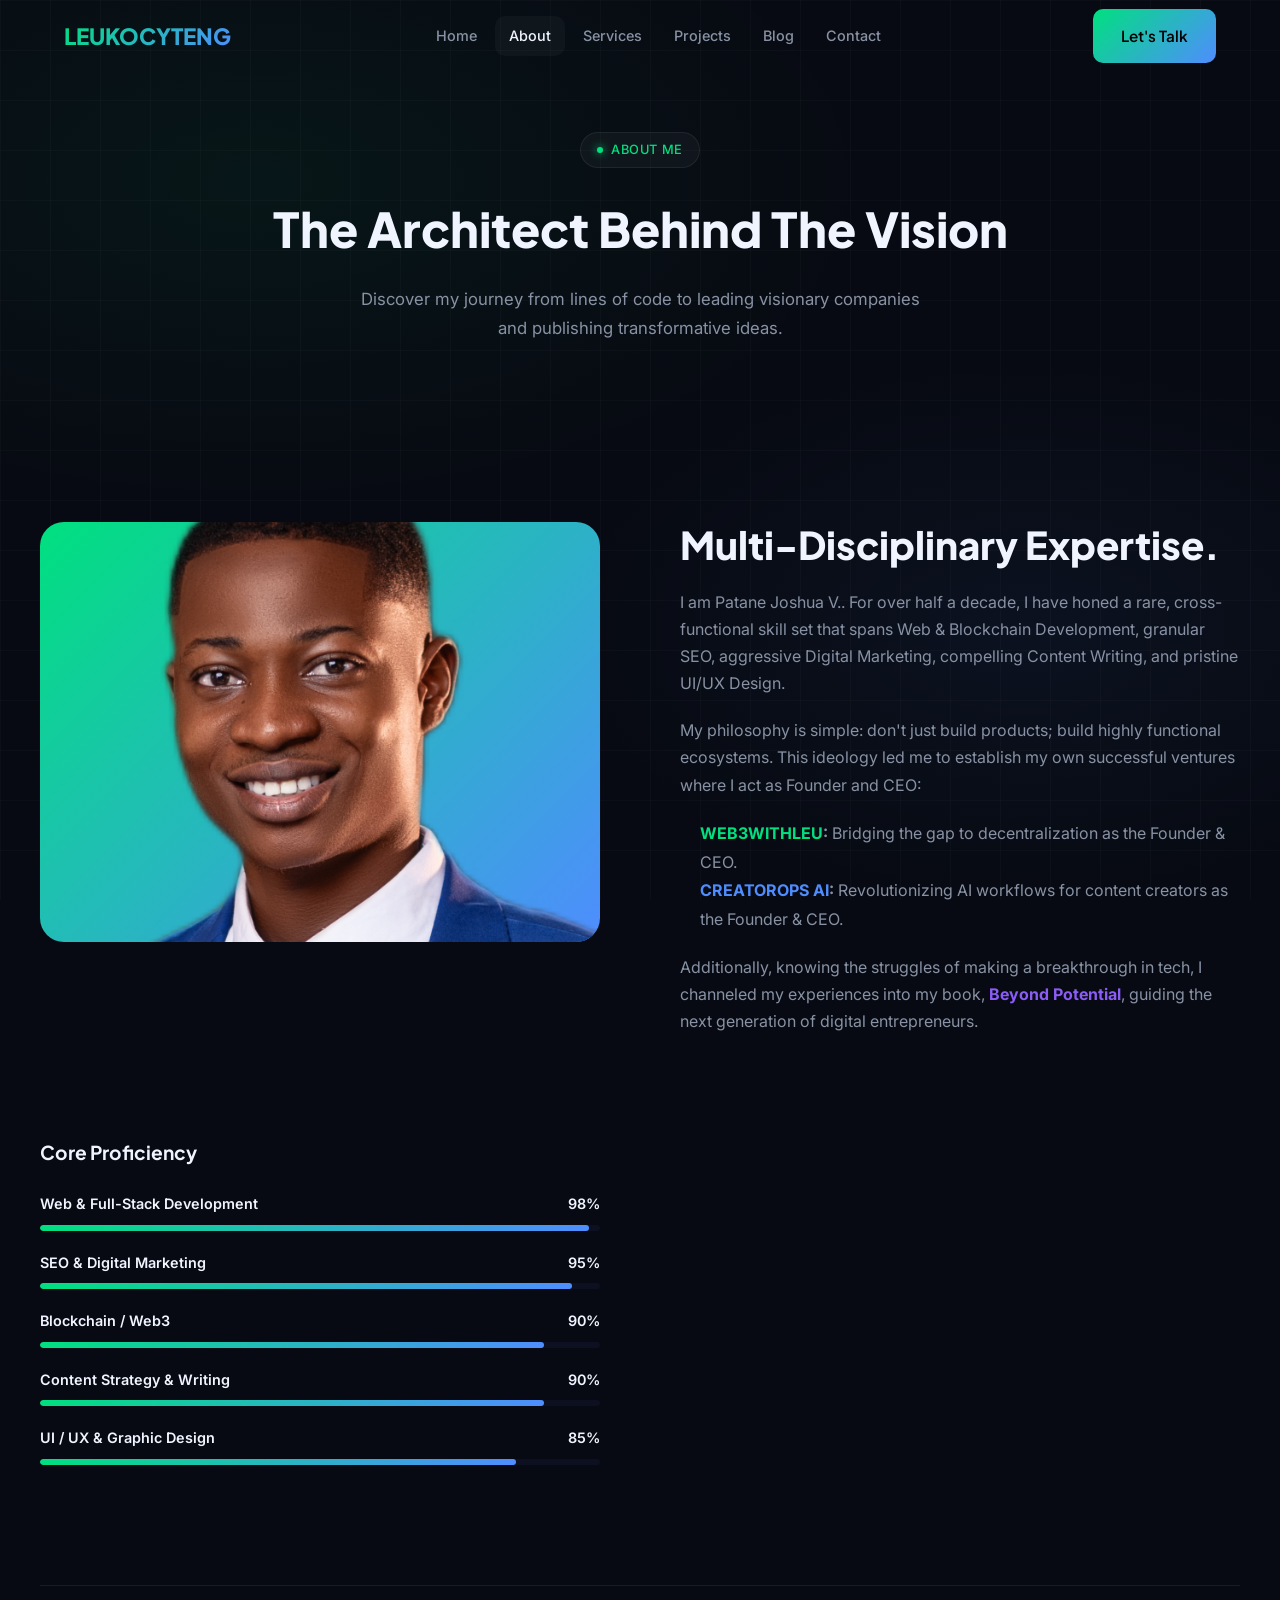
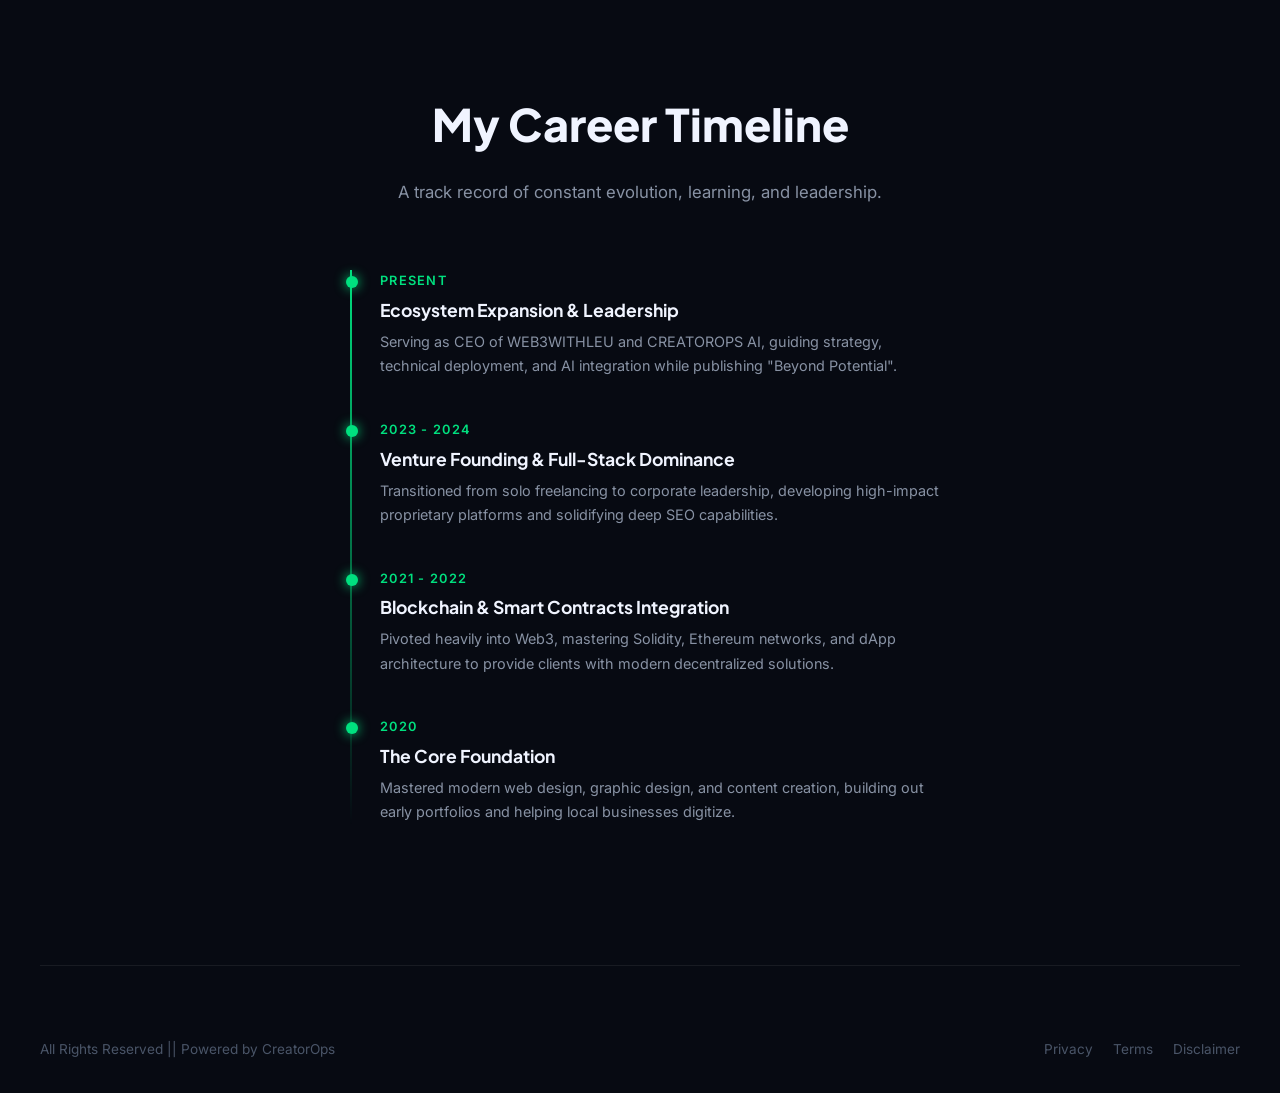
==== commit 4ac44cba: "fix(footer): strictly enforce CreatorOps global footer style; update projects" ====
--- a/about.html
+++ b/about.html
@@ -122,7 +122,7 @@
   </section>
   <footer class="footer container">
     <div class="footer__bottom" style="border-top: none; padding-top: 0;">
-      <div class="footer__copyright">&copy; <span id="year">2026</span> LEUKOCYTENG. All rights reserved.</div>
+      <div class="footer__copyright">All Rights Reserved || Powered by <a href="https://creatorops.site" target="_blank" rel="noopener noreferrer" style="color: inherit;">CreatorOps</a></div>
       <div class="footer__legal">
         <a href="privacy-policy.html">Privacy</a>
         <a href="terms.html">Terms</a>
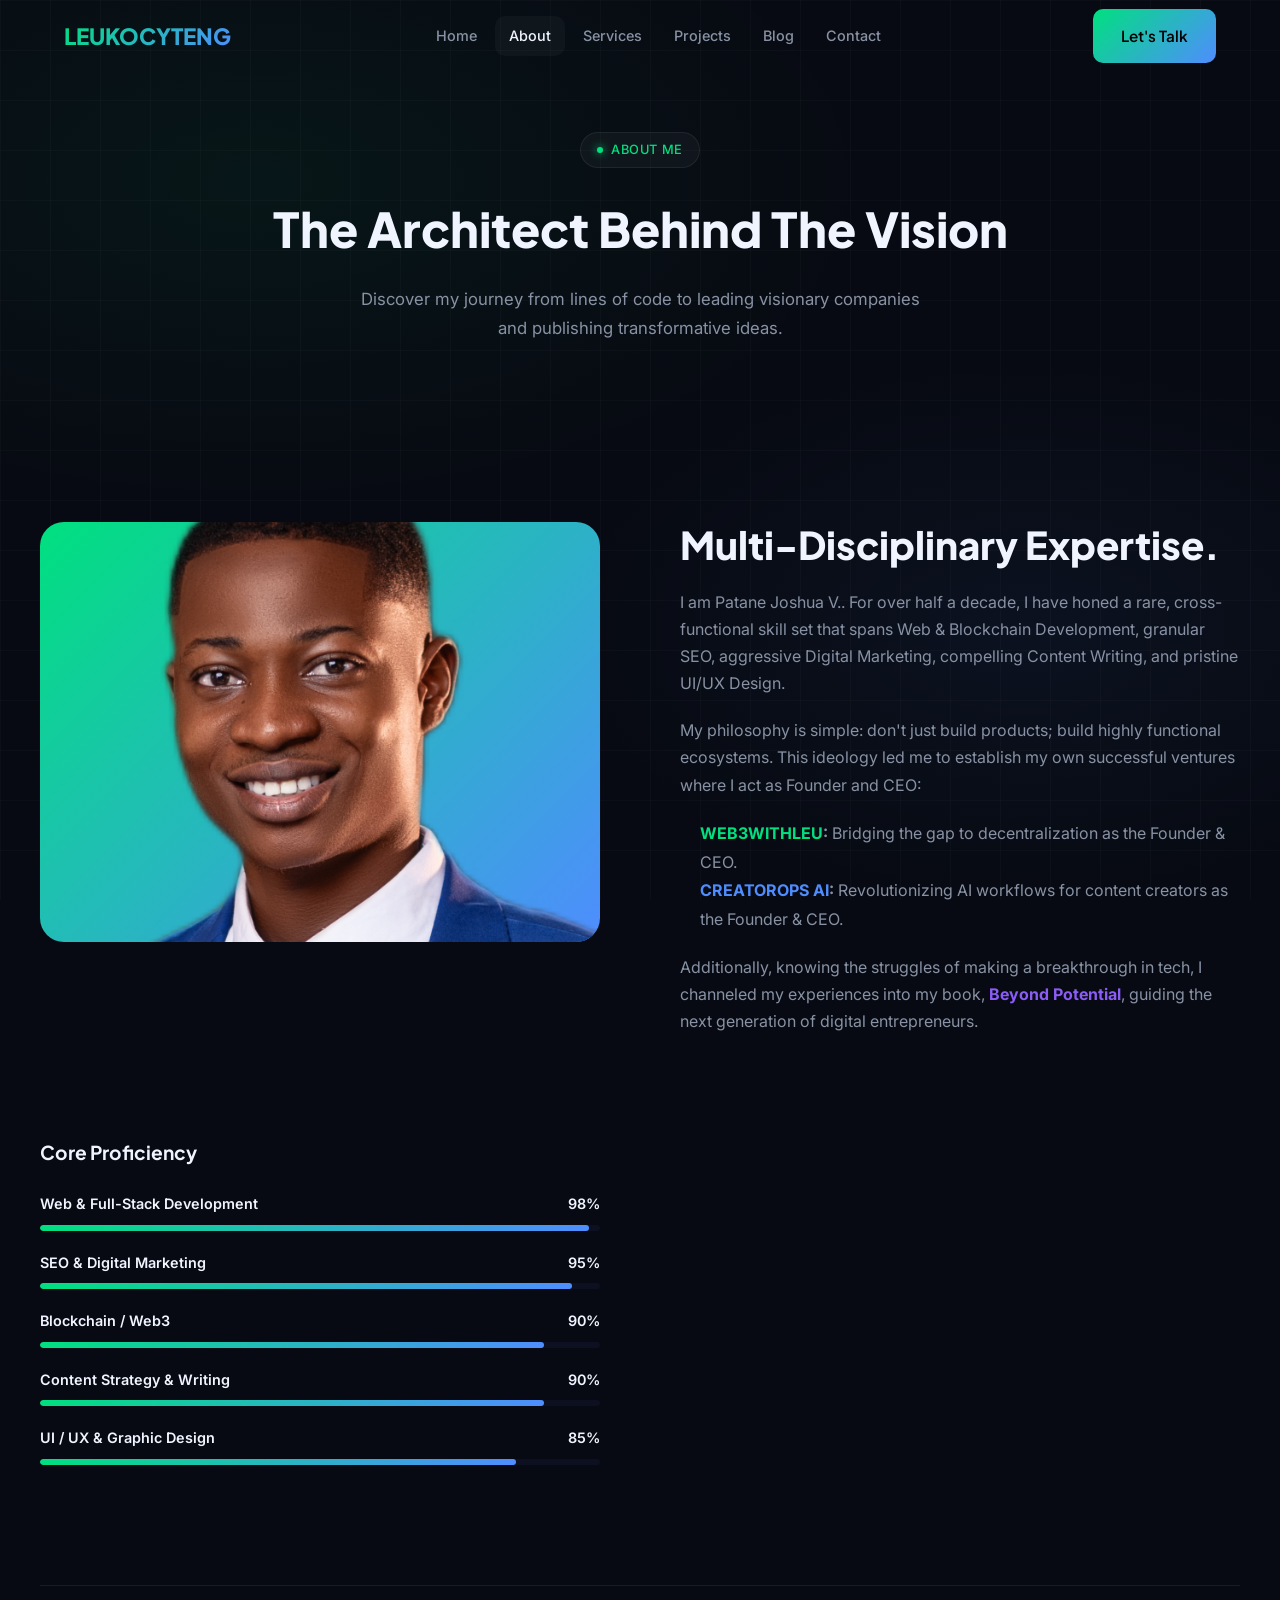
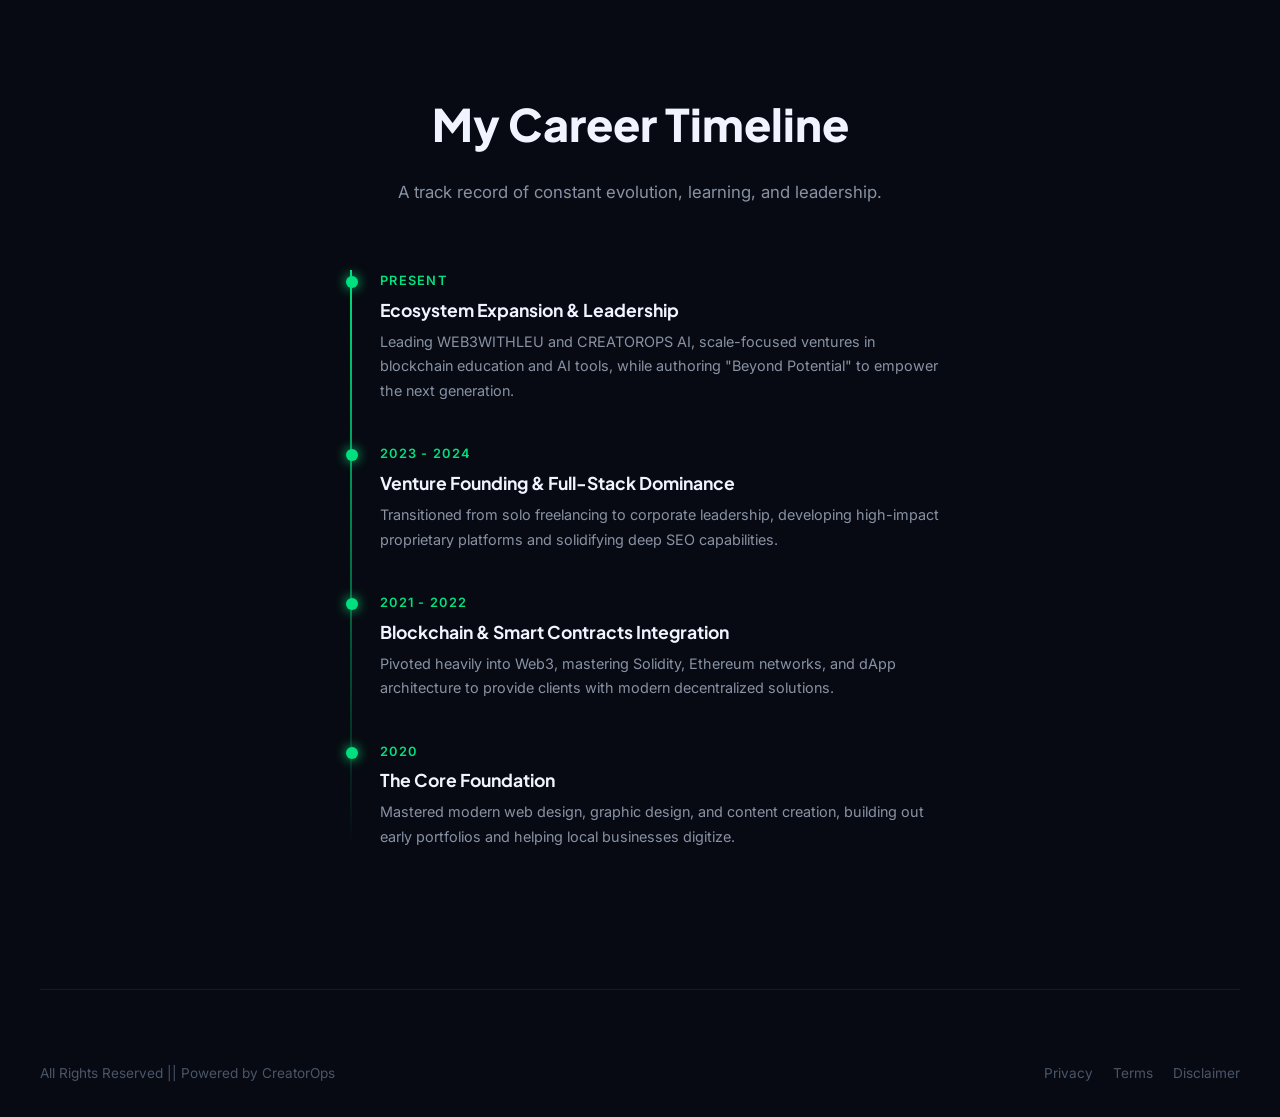
==== commit b0ffbd70: "fix(copy): harmonize project descriptions across index, about and projects pages" ====
--- a/about.html
+++ b/about.html
@@ -101,7 +101,7 @@
       <div class="timeline-item revealed">
         <div class="timeline-item__year">Present</div>
         <h3>Ecosystem Expansion & Leadership</h3>
-        <p>Serving as CEO of WEB3WITHLEU and CREATOROPS AI, guiding strategy, technical deployment, and AI integration while publishing "Beyond Potential".</p>
+        <p>Leading WEB3WITHLEU and CREATOROPS AI, scale-focused ventures in blockchain education and AI tools, while authoring "Beyond Potential" to empower the next generation.</p>
       </div>
       <div class="timeline-item revealed">
         <div class="timeline-item__year">2023 - 2024</div>
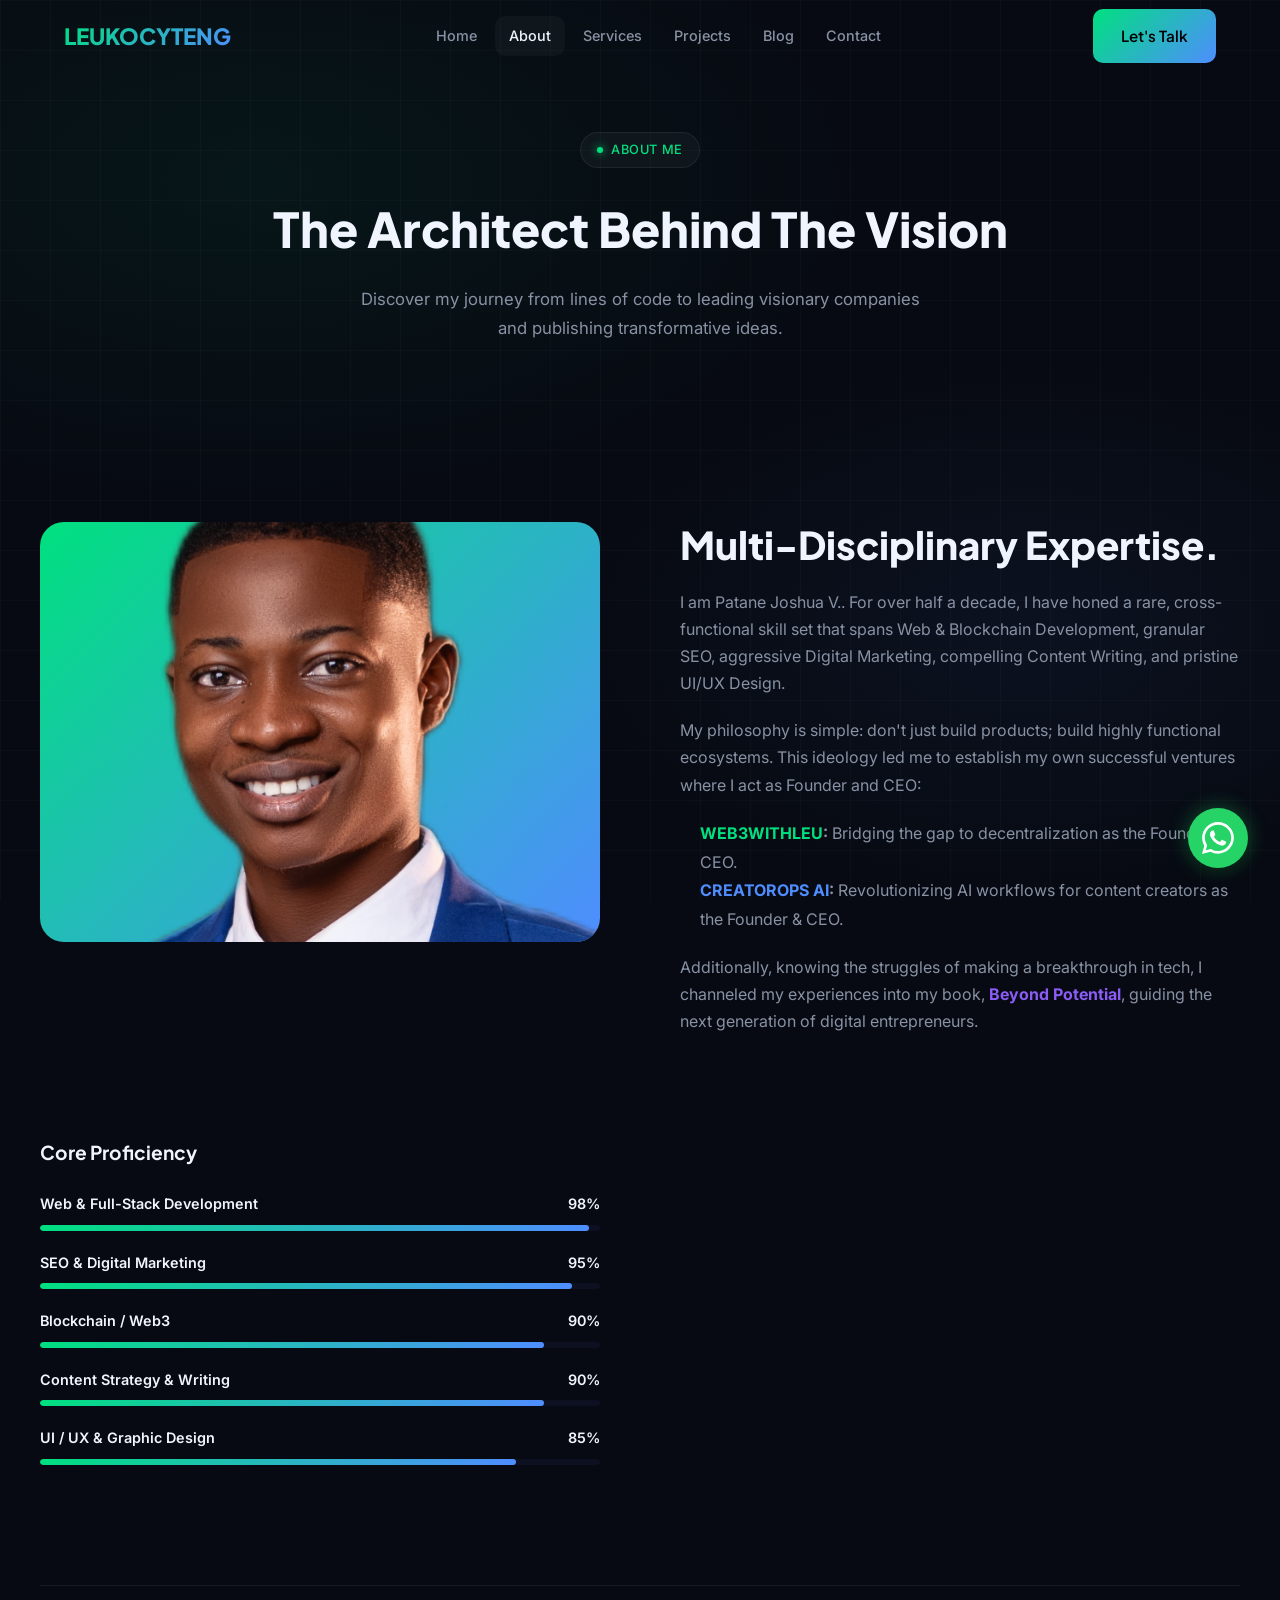
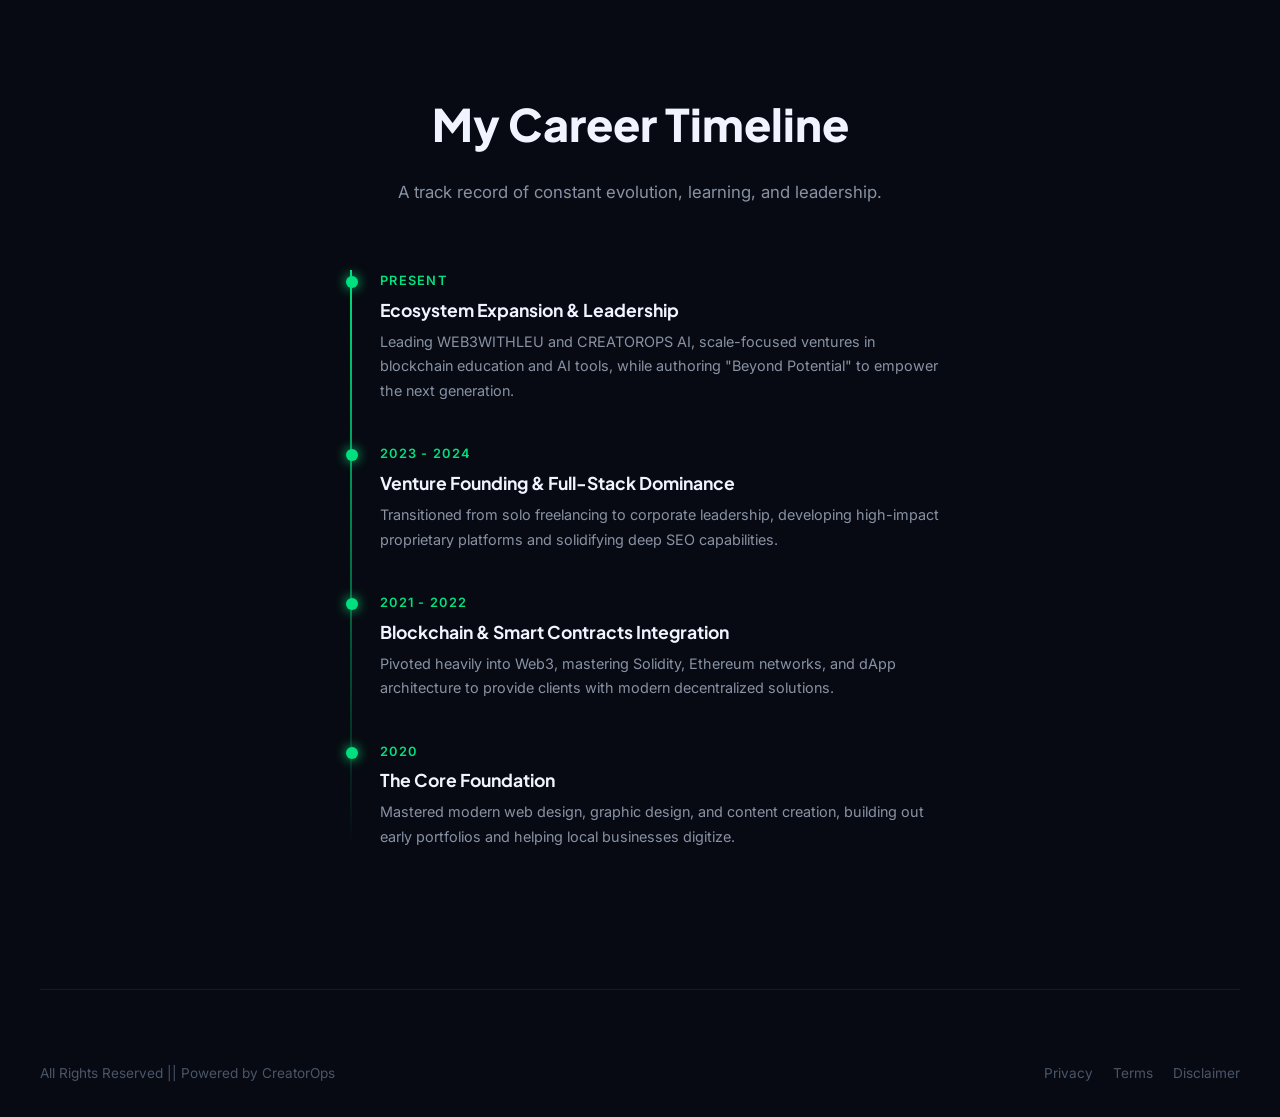
==== commit 8c7eb905: "feat: add floating WhatsApp contact button" ====
--- a/about.html
+++ b/about.html
@@ -3,8 +3,8 @@
 <head>
   <meta charset="UTF-8">
   <meta name="viewport" content="width=device-width, initial-scale=1.0">
-  <title>About Patane Joshua V. | Founder, CEO & Author</title>
-  <meta name="description" content="Learn more about LEUKOCYTENG: Web & Blockchain Developer, Digital Marketer, SEO Expert, Founder of WEB3WITHLEU and CREATOROPS AI, and Author of Beyond Potential.">
+  <title>About Patane Joshua V. | Top Blockchain Developer & SEO Expert</title>
+  <meta name="description" content="Learn about Patane Joshua V. (LEUKOCYTENG), a top-rated Blockchain Developer and SEO Strategist in Nigeria. Specialized in Web3 ecosystem growth and high-performance digital solutions.">
   <meta name="robots" content="index, follow">
   <link rel="icon" type="image/png" href="favicon.png">
   <link rel="stylesheet" href="css/style.css">
@@ -132,5 +132,13 @@
   </footer>
   <script src="js/main.js"></script>
   <script>document.getElementById('year').textContent = new Date().getFullYear();</script>
+
+  <!-- WhatsApp Floating Button -->
+  <a href="https://wa.me/2347050513753" class="whatsapp-float" target="_blank" rel="noopener noreferrer" aria-label="Contact on WhatsApp">
+    <svg xmlns="http://www.w3.org/2000/svg" width="32" height="32" fill="currentColor" viewBox="0 0 16 16">
+      <path d="M13.601 2.326A7.854 7.854 0 0 0 7.994 0C3.627 0 .068 3.558.064 7.926c0 1.399.366 2.76 1.057 3.965L0 16l4.204-1.102a7.933 7.933 0 0 0 3.79.965h.004c4.368 0 7.926-3.558 7.93-7.93A7.898 7.898 0 0 0 13.6 2.326zM7.994 14.521a6.573 6.573 0 0 1-3.356-.92l-.24-.144-2.494.654.666-2.433-.156-.251a6.56 6.56 0 0 1-1.007-3.505c0-3.626 2.957-6.584 6.591-6.584a6.56 6.56 0 0 1 4.66 1.931 6.557 6.557 0 0 1 1.928 4.66c-.004 3.639-2.961 6.592-6.592 6.592zm3.615-4.934c-.197-.099-1.17-.578-1.353-.646-.182-.065-.315-.099-.445.099-.133.197-.513.646-.627.775-.114.133-.232.148-.43.05-.197-.1-.836-.308-1.592-.985-.59-.525-.985-1.175-1.103-1.372-.114-.198-.011-.304.088-.403.087-.088.197-.232.296-.346.1-.114.133-.198.198-.33.065-.134.034-.248-.015-.347-.05-.099-.445-1.076-.612-1.47-.16-.389-.323-.335-.445-.34-.114-.007-.247-.007-.38-.007a.729.729 0 0 0-.529.247c-.182.198-.691.677-.691 1.654 0 .977.71 1.916.81 2.049.098.133 1.394 2.132 3.383 2.992.47.205.84.326 1.129.418.475.152.904.129 1.246.08.38-.058 1.171-.48 1.338-.943.164-.464.164-.86.114-.943-.049-.084-.182-.133-.38-.232z"/>
+    </svg>
+  </a>
+
 </body>
 </html>
--- a/css/style.css
+++ b/css/style.css
@@ -342,6 +342,10 @@
 }
 
 .hero__cta { display: flex; align-items: center; gap: 16px; flex-wrap: wrap; }
+@media (max-width: 480px) {
+  .hero__cta { flex-direction: column; width: 100%; }
+  .hero__cta .btn { width: 100%; justify-content: center; }
+}
 
 .hero__stats {
   display: flex;
@@ -641,7 +645,7 @@
    ============================================= */
 .testimonials-grid { display: grid; grid-template-columns: repeat(3,1fr); gap: 24px; }
 
-.testimonial-card { }
+/* Testimonials */
 .testimonial-card__stars { color: #ffd700; font-size: 1rem; margin-bottom: 16px; }
 .testimonial-card p { font-size: 0.95rem; color: var(--text-secondary); line-height: 1.8; font-style: italic; margin-bottom: 24px; }
 .testimonial-card__author { display: flex; align-items: center; gap: 12px; }
@@ -692,7 +696,7 @@
   margin-bottom: 56px;
 }
 
-.footer__brand { }
+/* Footer brand */
 .footer__logo { font-family: var(--font-head); font-size: 1.5rem; font-weight: 800; background: var(--gradient); -webkit-background-clip: text; -webkit-text-fill-color: transparent; background-clip: text; margin-bottom: 16px; }
 .footer__desc { color: var(--text-secondary); font-size: 0.9rem; line-height: 1.8; margin-bottom: 24px; }
 
@@ -770,7 +774,7 @@
 .contact-item__value { font-size: 0.95rem; font-weight: 500; }
 
 /* Form */
-.contact-form { }
+/* Contact form */
 .form-group { margin-bottom: 20px; }
 .form-group label { display: block; font-size: 0.85rem; font-weight: 600; color: var(--text-secondary); margin-bottom: 8px; text-transform: uppercase; letter-spacing: 0.05em; }
 .form-group input,
@@ -851,7 +855,7 @@
 .timeline-item h3 { font-family: var(--font-head); font-size: 1.1rem; font-weight: 700; margin-bottom: 4px; }
 .timeline-item p { font-size: 0.9rem; color: var(--text-secondary); }
 
-.skills-bars { }
+/* Skills bars */
 .skill-bar { margin-bottom: 20px; }
 .skill-bar__head { display: flex; justify-content: space-between; margin-bottom: 8px; font-size: 0.9rem; font-weight: 600; }
 .skill-bar__track { height: 6px; background: var(--bg-secondary); border-radius: 999px; overflow: hidden; }
@@ -896,7 +900,7 @@
 .admin-posts-table td { padding: 16px; border-bottom: 1px solid var(--border); font-size: 0.9rem; color: var(--text-secondary); }
 .admin-posts-table tr:hover td { background: var(--bg-card); }
 
-.admin-editor { }
+/* Admin editor */
 .editor-toolbar { background: var(--bg-secondary); border: 1px solid var(--border); border-bottom: none; border-radius: var(--radius-sm) var(--radius-sm) 0 0; padding: 12px 16px; display: flex; gap: 8px; flex-wrap: wrap; }
 .editor-toolbar button { padding: 6px 10px; border-radius: 4px; background: var(--bg-card); border: 1px solid var(--border); color: var(--text-secondary); font-size: 0.85rem; transition: var(--transition); }
 .editor-toolbar button:hover { background: var(--bg-primary); color: var(--green); }
@@ -973,4 +977,48 @@
   .cta-banner        { padding: 48px 28px; }
   .form-row          { grid-template-columns: 1fr; }
   .hero__stats       { flex-direction: column; gap: 24px; }
-}
+  .hero h1           { font-size: 2.2rem; }
+  .hero__desc        { font-size: 0.95rem; }
+  .container         { padding: 0 20px; }
+  .section           { padding: 60px 0; }
+  .cta-banner        { padding: 40px 20px; }
+}
+
+/* =============================================
+   WHATSAPP FLOAT
+   ============================================= */
+.whatsapp-float {
+  position: fixed;
+  bottom: 32px;
+  right: 32px;
+  width: 60px;
+  height: 60px;
+  background-color: #25d366;
+  color: #FFF;
+  border-radius: 50px;
+  text-align: center;
+  font-size: 30px;
+  box-shadow: 0 4px 12px rgba(0,0,0,0.3), 0 0 20px rgba(37, 211, 102, 0.4);
+  z-index: 1000;
+  display: flex;
+  align-items: center;
+  justify-content: center;
+  transition: var(--transition);
+}
+
+.whatsapp-float:hover {
+  transform: scale(1.1) rotate(5deg);
+  box-shadow: 0 6px 16px rgba(0,0,0,0.4), 0 0 30px rgba(37, 211, 102, 0.6);
+  color: #FFF;
+}
+
+@media (max-width: 768px) {
+  .whatsapp-float {
+    bottom: 20px;
+    right: 20px;
+    width: 50px;
+    height: 50px;
+    font-size: 24px;
+  }
+}
+
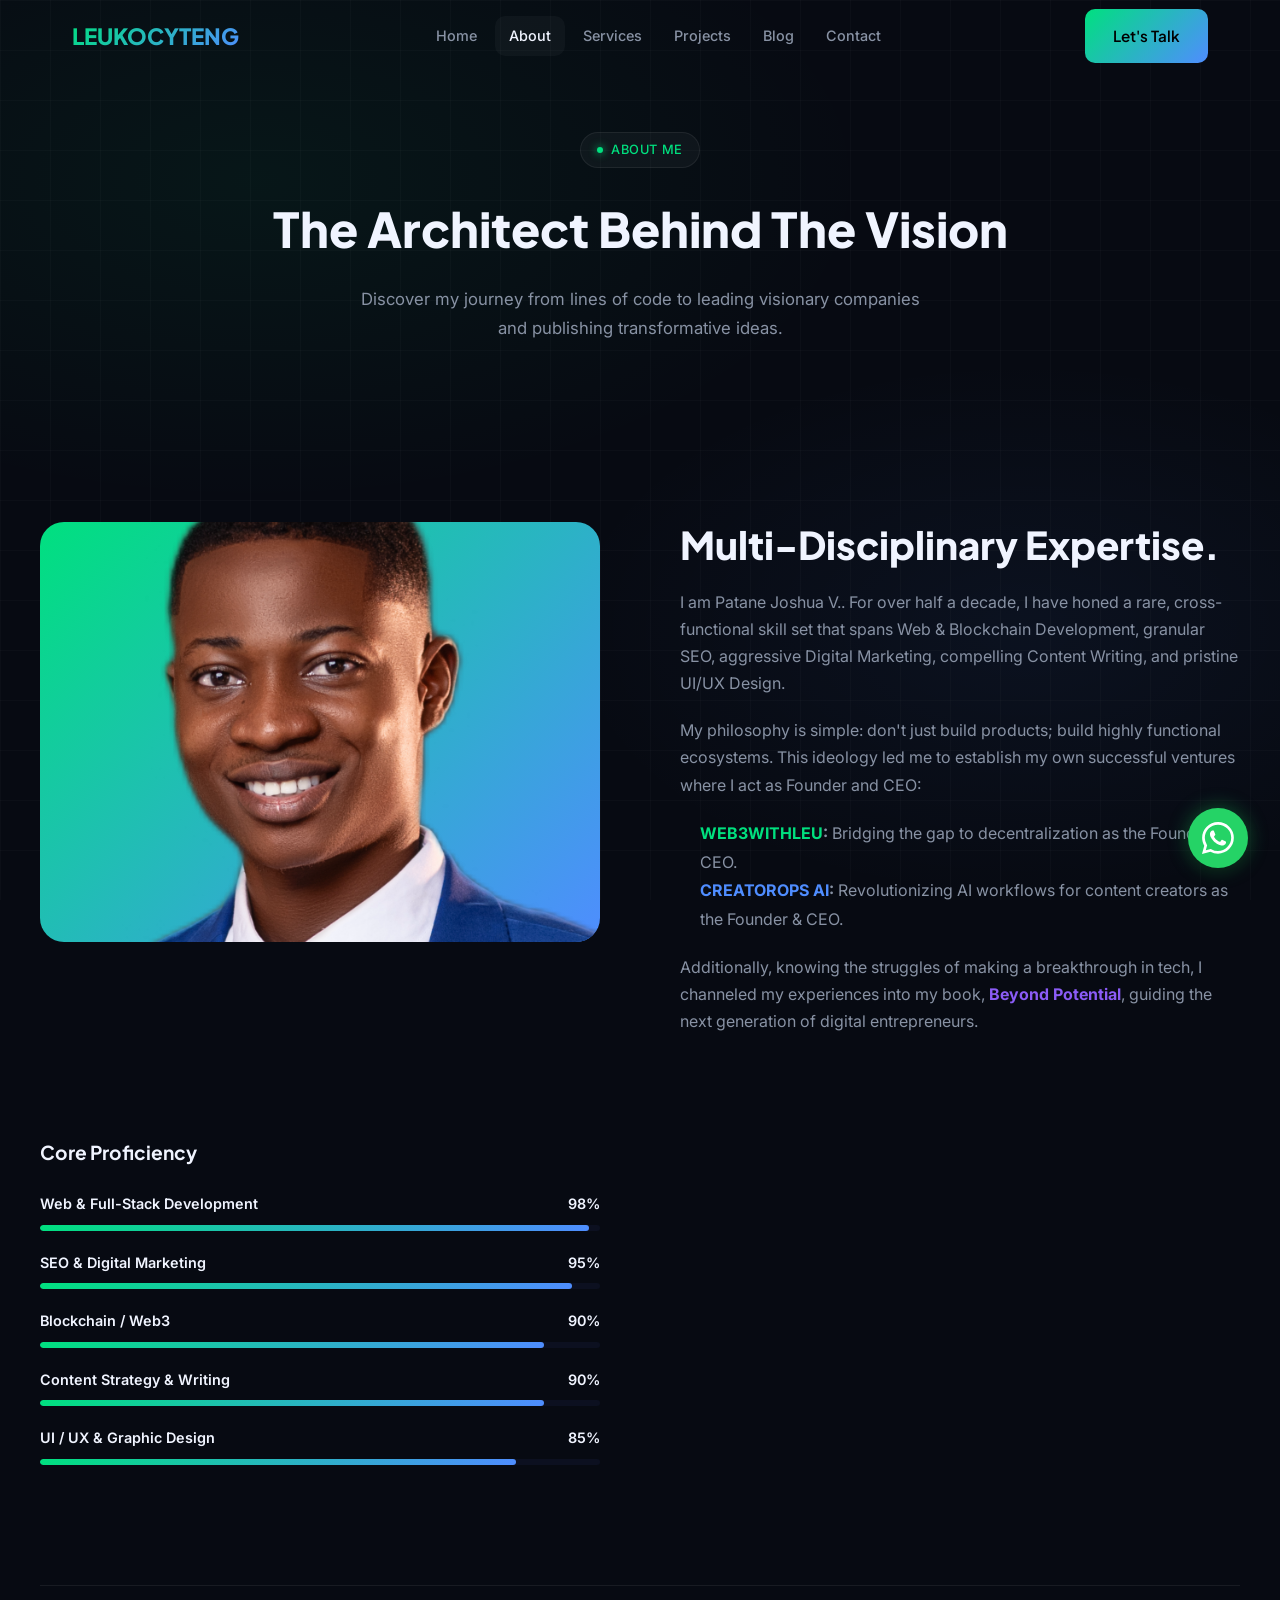
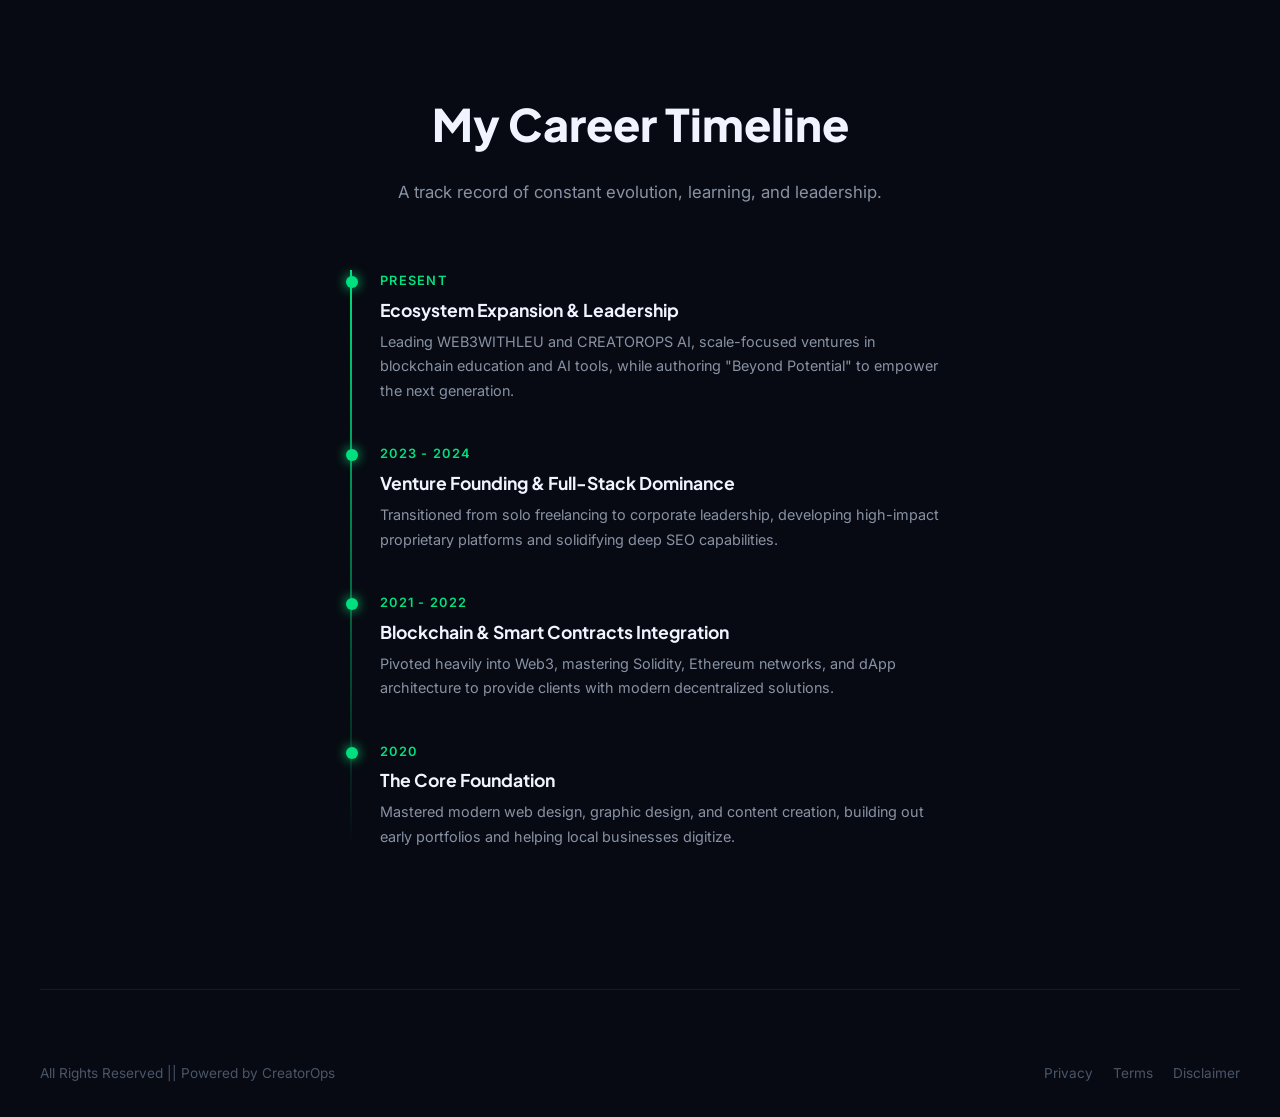
==== commit bf2fdfb4: "fix(adsense): add adsense verification script and ads.txt, update vercel headers" ====
--- a/about.html
+++ b/about.html
@@ -3,6 +3,8 @@
 <head>
   <meta charset="UTF-8">
   <meta name="viewport" content="width=device-width, initial-scale=1.0">
+  <script async src="https://pagead2.googlesyndication.com/pagead/js/adsbygoogle.js?client=ca-pub-1230201995978927"
+     crossorigin="anonymous"></script>
   <title>About Patane Joshua V. | Top Blockchain Developer & SEO Expert</title>
   <meta name="description" content="Learn about Patane Joshua V. (LEUKOCYTENG), a top-rated Blockchain Developer and SEO Strategist in Nigeria. Specialized in Web3 ecosystem growth and high-performance digital solutions.">
   <meta name="robots" content="index, follow">
--- a/css/style.css
+++ b/css/style.css
@@ -57,6 +57,8 @@
   color: var(--text-primary);
   line-height: 1.7;
   overflow-x: hidden;
+  word-wrap: break-word;
+  overflow-wrap: break-word;
 }
 
 a { color: inherit; text-decoration: none; }
@@ -65,7 +67,7 @@
 button { cursor: pointer; border: none; outline: none; background: none; font-family: inherit; }
 
 /* ---- Utility Classes ---- */
-.container { width: 100%; max-width: 1200px; margin: 0 auto; padding: 0 24px; }
+.container { width: 100%; max-width: 1200px; margin: 0 auto; padding: 0 32px; }
 .section { padding: 100px 0; }
 .section--sm { padding: 60px 0; }
 
@@ -218,6 +220,14 @@
   background: rgba(7,10,18,0.85);
   backdrop-filter: blur(20px);
   border-bottom: 1px solid var(--border);
+}
+
+@media (max-width: 768px) {
+  .nav {
+    background: rgba(7,10,18,0.7);
+    backdrop-filter: blur(20px);
+    border-bottom: 1px solid var(--border);
+  }
 }
 
 .nav__inner {
@@ -342,10 +352,6 @@
 }
 
 .hero__cta { display: flex; align-items: center; gap: 16px; flex-wrap: wrap; }
-@media (max-width: 480px) {
-  .hero__cta { flex-direction: column; width: 100%; }
-  .hero__cta .btn { width: 100%; justify-content: center; }
-}
 
 .hero__stats {
   display: flex;
@@ -977,11 +983,11 @@
   .cta-banner        { padding: 48px 28px; }
   .form-row          { grid-template-columns: 1fr; }
   .hero__stats       { flex-direction: column; gap: 24px; }
-  .hero h1           { font-size: 2.2rem; }
-  .hero__desc        { font-size: 0.95rem; }
-  .container         { padding: 0 20px; }
-  .section           { padding: 60px 0; }
-  .cta-banner        { padding: 40px 20px; }
+  .hero h1           { font-size: 2.2rem; margin-bottom: 16px; }
+  .hero__desc        { font-size: 0.95rem; margin-bottom: 32px; }
+  .container         { padding: 0 16px; }
+  .section           { padding: 50px 0; }
+  .cta-banner        { padding: 40px 16px; }
 }
 
 /* =============================================
@@ -1022,3 +1028,31 @@
   }
 }
 
+/* =============================================
+   FINAL MOBILE OVERRIDES (CORE FIXES)
+   ============================================= */
+@media (max-width: 768px) {
+  .nav { height: 60px !important; }
+  .nav__inner { padding: 0 16px !important; }
+  .nav__logo { font-size: 1.1rem !important; }
+  .nav__toggle { width: 24px !important; }
+  
+  .container { padding: 0 20px !important; }
+  .hero { padding-top: 100px !important; }
+  .hero h1 { font-size: 2rem !important; line-height: 1.25 !important; margin-bottom: 16px !important; }
+  .hero__desc { font-size: 0.95rem !important; margin-bottom: 24px !important; line-height: 1.6 !important; }
+  .hero__cta { flex-direction: column !important; align-items: stretch !important; width: 100% !important; gap: 12px !important; }
+  .hero__cta .btn { display: flex !important; width: 100% !important; justify-content: center !important; margin: 0 !important; padding: 14px !important; }
+  .hero__stats { border-top: none !important; margin-top: 32px !important; padding-top: 0 !important; gap: 20px !important; }
+  .hero__stat-num { font-size: 1.6rem !important; }
+  
+  .section { padding: 60px 0 !important; }
+  .about-grid, .contact-grid, .services-grid, .projects-grid, .blog-grid { gap: 40px !important; }
+}
+
+@media (max-width: 480px) {
+  .hero h1 { font-size: 1.8rem !important; }
+  .container { padding: 0 16px !important; }
+  .hero { padding-top: 90px !important; }
+}
+
